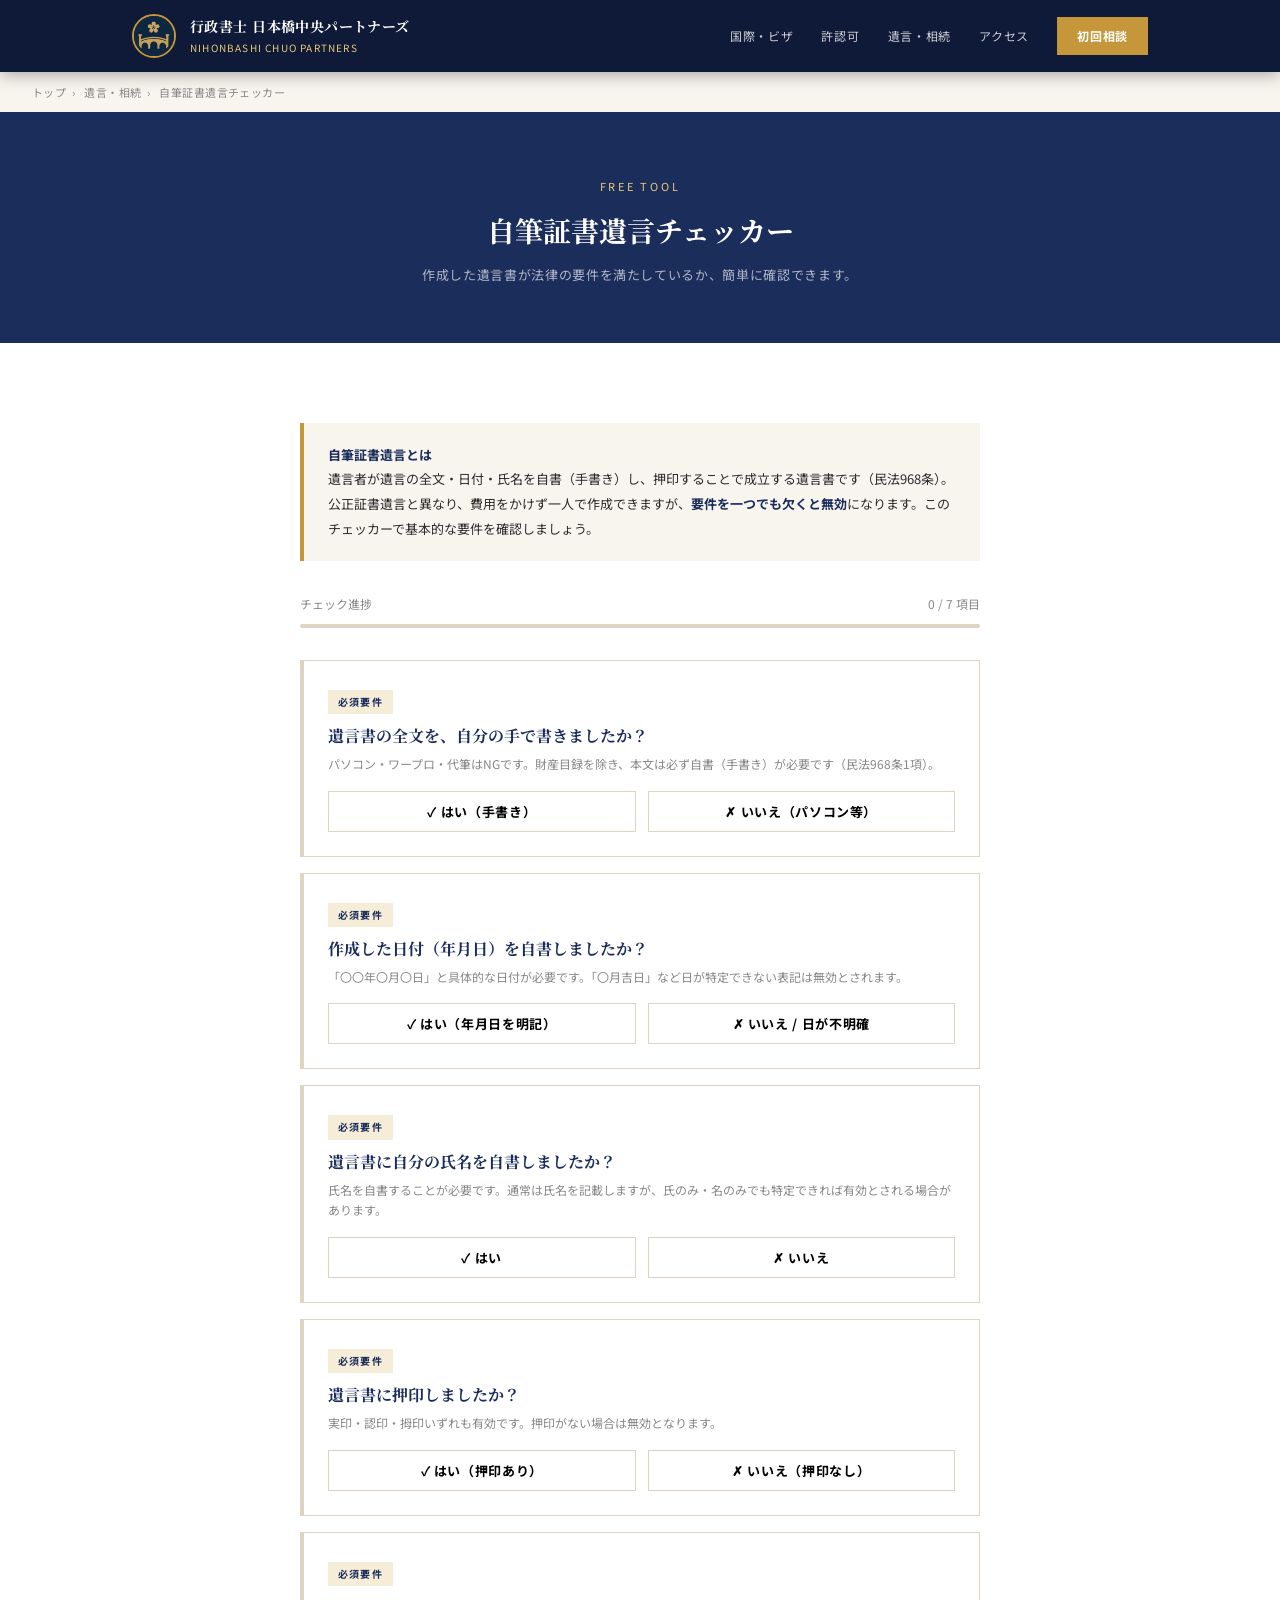
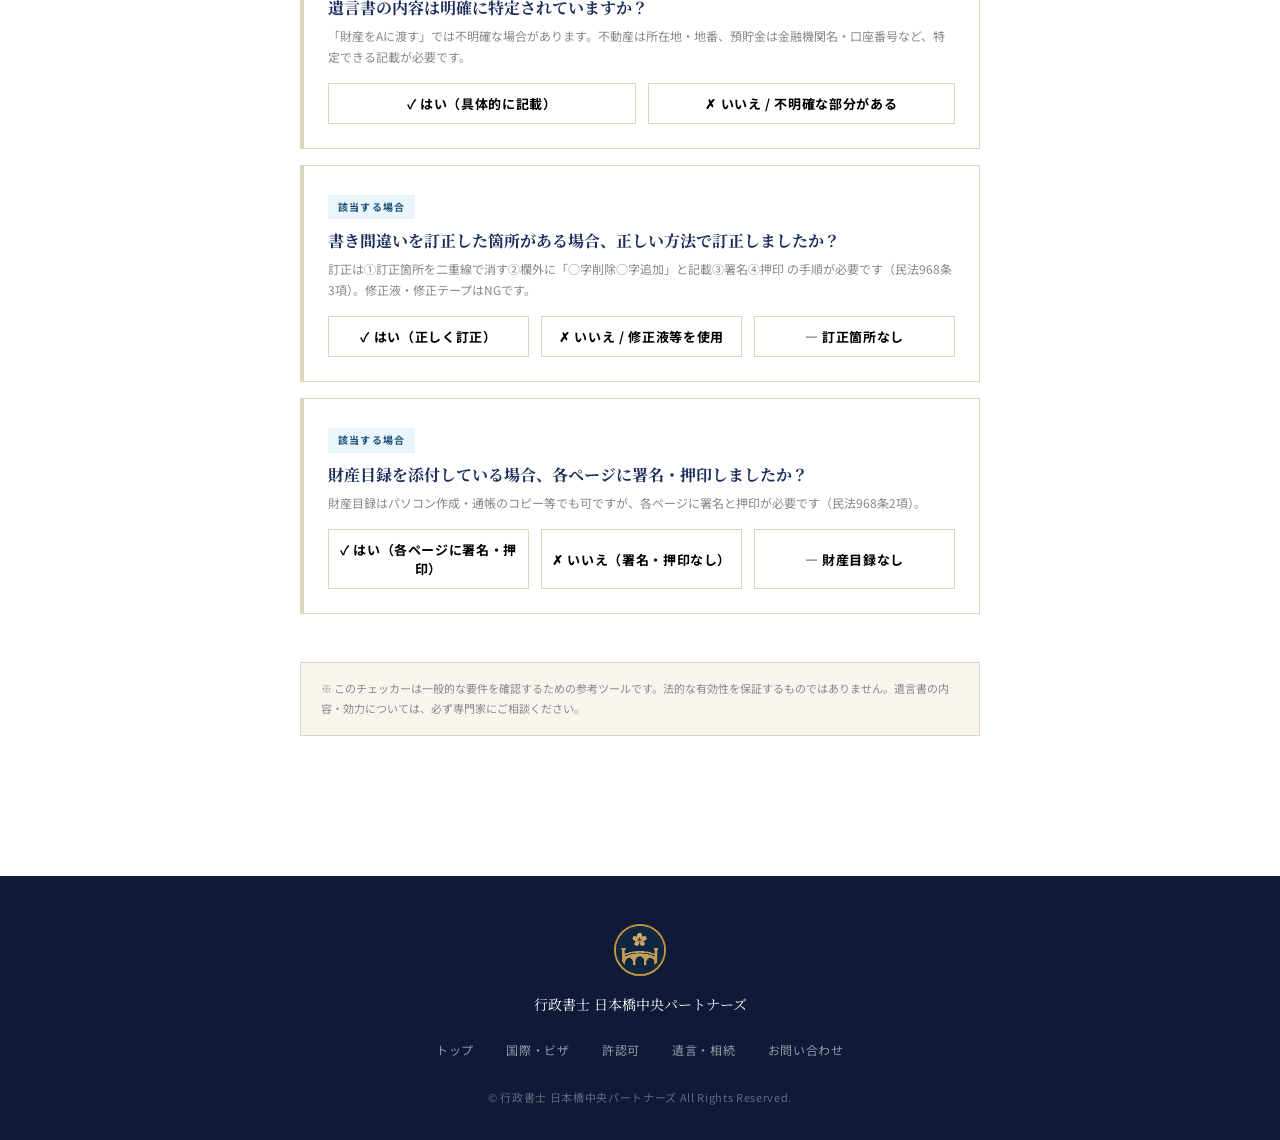
==== checker.html @ b0b1b205 "Add files via upload" ====
<!DOCTYPE html>
<html lang="ja">
<head>
<meta charset="UTF-8">
<meta name="viewport" content="width=device-width, initial-scale=1.0">
<title>自筆証書遺言チェッカー｜行政書士日本橋中央パートナーズ</title>
<meta name="description" content="自筆証書遺言が法律の要件を満たしているか無料でチェックできるツールです。行政書士日本橋中央パートナーズ提供。">
<link rel="icon" href="images/logo.jpg" type="image/jpeg">
<link rel="stylesheet" href="style.css">
<style>
/* ===== CHECKER SPECIFIC STYLES ===== */
.checker-wrap {
  max-width: 720px;
  margin: 0 auto;
  padding: 0 20px 60px;
}

.checker-intro {
  background: var(--cream);
  border-left: 4px solid var(--gold);
  padding: 20px 24px;
  margin: 40px 0 32px;
  font-size: 13px;
  line-height: 1.9;
  color: var(--text);
}

.checker-intro strong { color: var(--navy); }

.progress-wrap {
  margin-bottom: 32px;
}
.progress-label {
  font-size: 12px;
  color: var(--text-light);
  margin-bottom: 8px;
  display: flex;
  justify-content: space-between;
}
.progress-track {
  height: 4px;
  background: var(--border);
  border-radius: 2px;
  overflow: hidden;
}
.progress-fill {
  height: 100%;
  background: var(--gold);
  border-radius: 2px;
  transition: width 0.4s ease;
  width: 0%;
}

.q-card {
  background: var(--white);
  border: 1px solid var(--border);
  border-left: 4px solid var(--border);
  padding: 24px;
  margin-bottom: 16px;
  transition: border-color 0.2s, box-shadow 0.2s;
}
.q-card.answered-yes { border-left-color: var(--gold); }
.q-card.answered-no  { border-left-color: #C0392B; }

.q-badge {
  font-size: 10px;
  font-weight: 700;
  letter-spacing: 0.12em;
  padding: 3px 10px;
  margin-bottom: 10px;
  display: inline-block;
}
.badge-required {
  background: var(--gold-faint);
  color: var(--navy);
}
.badge-conditional {
  background: #EAF4FB;
  color: #1A5276;
}

.q-text {
  font-family: var(--serif);
  font-size: 16px;
  color: var(--navy);
  font-weight: 700;
  margin-bottom: 6px;
  line-height: 1.5;
}
.q-hint {
  font-size: 12px;
  color: var(--text-light);
  line-height: 1.7;
  margin-bottom: 16px;
}

.q-buttons {
  display: flex;
  gap: 12px;
}
.btn-yes, .btn-no, .btn-na {
  flex: 1;
  padding: 10px;
  border: 1px solid var(--border);
  background: var(--white);
  font-family: var(--sans);
  font-size: 13px;
  font-weight: 700;
  cursor: pointer;
  transition: all 0.15s;
  letter-spacing: 0.05em;
}
.btn-yes:hover { background: var(--gold-faint); border-color: var(--gold); color: var(--navy); }
.btn-no:hover  { background: #FDEDEC; border-color: #C0392B; color: #C0392B; }
.btn-na:hover  { background: var(--cream); border-color: var(--navy); color: var(--navy); }

.btn-yes.active { background: var(--gold); border-color: var(--gold); color: var(--white); }
.btn-no.active  { background: #C0392B; border-color: #C0392B; color: var(--white); }
.btn-na.active  { background: var(--navy); border-color: var(--navy); color: var(--white); }

/* RESULT */
.result-box {
  display: none;
  margin-top: 40px;
  padding: 36px;
  border-top: 4px solid var(--gold);
  background: var(--white);
  box-shadow: 0 4px 20px rgba(0,0,0,0.08);
}
.result-box.show { display: block; }

.result-icon { font-size: 48px; margin-bottom: 16px; }
.result-title {
  font-family: var(--serif);
  font-size: 22px;
  font-weight: 700;
  margin-bottom: 12px;
}
.result-ok .result-title { color: #1A7A4A; }
.result-ng .result-title { color: #C0392B; }

.result-body {
  font-size: 14px;
  line-height: 1.9;
  color: var(--text);
  margin-bottom: 20px;
}

.issues-list {
  list-style: none;
  margin-bottom: 24px;
}
.issues-list li {
  font-size: 13px;
  color: #C0392B;
  padding: 8px 12px 8px 32px;
  background: #FDEDEC;
  margin-bottom: 8px;
  position: relative;
  line-height: 1.7;
}
.issues-list li::before {
  content: '✗';
  position: absolute;
  left: 12px;
  font-weight: 700;
}

.result-cta {
  background: var(--gold-faint);
  border-left: 3px solid var(--gold);
  padding: 20px 24px;
  margin-top: 24px;
  font-size: 13px;
  line-height: 1.9;
}
.result-cta strong { color: var(--navy); font-size: 14px; }

.btn-contact {
  display: inline-block;
  margin-top: 16px;
  background: var(--navy);
  color: var(--white);
  font-size: 13px;
  font-weight: 700;
  padding: 12px 32px;
  text-decoration: none;
  letter-spacing: 0.08em;
  transition: background 0.2s;
}
.btn-contact:hover { background: var(--navy-mid); }

.btn-reset {
  display: inline-block;
  margin-top: 20px;
  background: none;
  border: 1px solid var(--border);
  color: var(--text-light);
  font-family: var(--sans);
  font-size: 12px;
  padding: 8px 24px;
  cursor: pointer;
  letter-spacing: 0.06em;
  transition: all 0.2s;
}
.btn-reset:hover { border-color: var(--navy); color: var(--navy); }

.disclaimer {
  margin-top: 48px;
  padding: 16px 20px;
  background: var(--cream);
  font-size: 11px;
  color: var(--text-light);
  line-height: 1.8;
  border: 1px solid var(--border);
}
</style>
</head>
<body>

<!-- HEADER -->
<header class="site-header">
  <div class="header-inner">
    <a href="index.html" class="header-brand">
      <img src="images/logo.jpg" alt="ロゴ" class="header-logo">
      <div class="header-text">
        <strong>行政書士 日本橋中央パートナーズ</strong>
        <span>NIHONBASHI CHUO PARTNERS</span>
      </div>
    </a>
    <nav class="site-nav">
      <a href="international.html">国際・ビザ</a>
      <a href="permits.html">許認可</a>
      <a href="inheritance.html">遺言・相続</a>
      <a href="index.html#access">アクセス</a>
      <a href="index.html#contact" class="nav-cta">初回相談</a>
    </nav>
    <button class="nav-toggle" id="navToggle" aria-label="メニュー">
      <span></span><span></span><span></span>
    </button>
  </div>
  <nav class="mobile-nav" id="mobileNav">
    <a href="international.html">国際・ビザ</a>
    <a href="permits.html">許認可</a>
    <a href="inheritance.html">遺言・相続</a>
    <a href="index.html#access">アクセス</a>
    <a href="index.html#contact">初回相談</a>
  </nav>
</header>

<!-- BREADCRUMB -->
<div class="breadcrumb">
  <a href="index.html">トップ</a><span>›</span>
  <a href="inheritance.html">遺言・相続</a><span>›</span>
  自筆証書遺言チェッカー
</div>

<!-- PAGE HERO -->
<section class="page-hero">
  <p class="page-hero-label">Free Tool</p>
  <h1 class="page-hero-title">自筆証書遺言チェッカー</h1>
  <p class="page-hero-sub">作成した遺言書が法律の要件を満たしているか、簡単に確認できます。</p>
</section>

<!-- CHECKER -->
<section class="section" style="padding-top:40px;">
  <div class="checker-wrap">

    <div class="checker-intro">
      <strong>自筆証書遺言とは</strong><br>
      遺言者が遺言の全文・日付・氏名を自書（手書き）し、押印することで成立する遺言書です（民法968条）。公正証書遺言と異なり、費用をかけず一人で作成できますが、<strong>要件を一つでも欠くと無効</strong>になります。このチェッカーで基本的な要件を確認しましょう。
    </div>

    <div class="progress-wrap">
      <div class="progress-label">
        <span>チェック進捗</span>
        <span id="progress-count">0 / 7 項目</span>
      </div>
      <div class="progress-track">
        <div class="progress-fill" id="progress-fill"></div>
      </div>
    </div>

    <div id="questions"></div>

    <div class="result-box" id="result-box">
      <div id="result-content"></div>
      <button class="btn-reset" onclick="resetChecker()">もう一度チェックする</button>
    </div>

    <div class="disclaimer">
      ※ このチェッカーは一般的な要件を確認するための参考ツールです。法的な有効性を保証するものではありません。遺言書の内容・効力については、必ず専門家にご相談ください。
    </div>

  </div>
</section>

<!-- FOOTER -->
<footer class="site-footer">
  <img src="images/logo.jpg" alt="ロゴ" class="footer-logo">
  <p class="footer-name">行政書士 日本橋中央パートナーズ</p>
  <nav class="footer-nav">
    <a href="index.html">トップ</a>
    <a href="international.html">国際・ビザ</a>
    <a href="permits.html">許認可</a>
    <a href="inheritance.html">遺言・相続</a>
    <a href="index.html#contact">お問い合わせ</a>
  </nav>
  <p class="footer-copy">&copy; 行政書士 日本橋中央パートナーズ All Rights Reserved.</p>
</footer>

<script>
const questions = [
  {
    id: 'q1',
    badge: '必須要件',
    type: 'required',
    text: '遺言書の全文を、自分の手で書きましたか？',
    hint: 'パソコン・ワープロ・代筆はNGです。財産目録を除き、本文は必ず自書（手書き）が必要です（民法968条1項）。',
    yesLabel: 'はい（手書き）',
    noLabel: 'いいえ（パソコン等）'
  },
  {
    id: 'q2',
    badge: '必須要件',
    type: 'required',
    text: '作成した日付（年月日）を自書しましたか？',
    hint: '「〇〇年〇月〇日」と具体的な日付が必要です。「〇月吉日」など日が特定できない表記は無効とされます。',
    yesLabel: 'はい（年月日を明記）',
    noLabel: 'いいえ / 日が不明確'
  },
  {
    id: 'q3',
    badge: '必須要件',
    type: 'required',
    text: '遺言書に自分の氏名を自書しましたか？',
    hint: '氏名を自書することが必要です。通常は氏名を記載しますが、氏のみ・名のみでも特定できれば有効とされる場合があります。',
    yesLabel: 'はい',
    noLabel: 'いいえ'
  },
  {
    id: 'q4',
    badge: '必須要件',
    type: 'required',
    text: '遺言書に押印しましたか？',
    hint: '実印・認印・拇印いずれも有効です。押印がない場合は無効となります。',
    yesLabel: 'はい（押印あり）',
    noLabel: 'いいえ（押印なし）'
  },
  {
    id: 'q5',
    badge: '必須要件',
    type: 'required',
    text: '遺言書の内容は明確に特定されていますか？',
    hint: '「財産をAに渡す」では不明確な場合があります。不動産は所在地・地番、預貯金は金融機関名・口座番号など、特定できる記載が必要です。',
    yesLabel: 'はい（具体的に記載）',
    noLabel: 'いいえ / 不明確な部分がある'
  },
  {
    id: 'q6',
    badge: '該当する場合',
    type: 'conditional',
    text: '書き間違いを訂正した箇所がある場合、正しい方法で訂正しましたか？',
    hint: '訂正は①訂正箇所を二重線で消す②欄外に「○字削除○字追加」と記載③署名④押印 の手順が必要です（民法968条3項）。修正液・修正テープはNGです。',
    yesLabel: 'はい（正しく訂正）',
    noLabel: 'いいえ / 修正液等を使用',
    naLabel: '訂正箇所なし'
  },
  {
    id: 'q7',
    badge: '該当する場合',
    type: 'conditional',
    text: '財産目録を添付している場合、各ページに署名・押印しましたか？',
    hint: '財産目録はパソコン作成・通帳のコピー等でも可ですが、各ページに署名と押印が必要です（民法968条2項）。',
    yesLabel: 'はい（各ページに署名・押印）',
    noLabel: 'いいえ（署名・押印なし）',
    naLabel: '財産目録なし'
  }
];

const answers = {};

function renderQuestions() {
  const container = document.getElementById('questions');
  container.innerHTML = '';
  questions.forEach(q => {
    const card = document.createElement('div');
    card.className = 'q-card' + (answers[q.id] ? ' answered-' + (answers[q.id] === 'yes' ? 'yes' : answers[q.id] === 'no' ? 'no' : 'yes') : '');
    card.id = 'card-' + q.id;

    const hasNA = q.naLabel;
    card.innerHTML = `
      <span class="q-badge ${q.type === 'required' ? 'badge-required' : 'badge-conditional'}">${q.badge}</span>
      <p class="q-text">${q.text}</p>
      <p class="q-hint">${q.hint}</p>
      <div class="q-buttons">
        <button class="btn-yes ${answers[q.id] === 'yes' ? 'active' : ''}" onclick="answer('${q.id}', 'yes')">✓ ${q.yesLabel}</button>
        <button class="btn-no ${answers[q.id] === 'no' ? 'active' : ''}" onclick="answer('${q.id}', 'no')">✗ ${q.noLabel}</button>
        ${hasNA ? `<button class="btn-na ${answers[q.id] === 'na' ? 'active' : ''}" onclick="answer('${q.id}', 'na')">— ${q.naLabel}</button>` : ''}
      </div>
    `;
    container.appendChild(card);
  });
}

function answer(id, value) {
  answers[id] = value;
  updateProgress();
  renderQuestions();
  if (Object.keys(answers).length === questions.length) {
    showResult();
  }
}

function updateProgress() {
  const count = Object.keys(answers).length;
  const total = questions.length;
  document.getElementById('progress-count').textContent = count + ' / ' + total + ' 項目';
  document.getElementById('progress-fill').style.width = (count / total * 100) + '%';
}

function showResult() {
  const issues = [];

  if (answers.q1 === 'no') issues.push('全文が自書（手書き）されていません。パソコン等で作成した本文は無効です。');
  if (answers.q2 === 'no') issues.push('日付が記載されていないか、特定できない日付になっています。');
  if (answers.q3 === 'no') issues.push('氏名の自書がありません。');
  if (answers.q4 === 'no') issues.push('押印がありません。押印は必須要件です。');
  if (answers.q5 === 'no') issues.push('財産や受取人の特定が不十分な箇所があります。');
  if (answers.q6 === 'no') issues.push('訂正方法が正しくありません。修正液・修正テープは使用できません。');
  if (answers.q7 === 'no') issues.push('財産目録に署名・押印がないページがあります。');

  const resultBox = document.getElementById('result-box');
  const resultContent = document.getElementById('result-content');
  resultBox.classList.add('show');

  if (issues.length === 0) {
    resultBox.style.borderTopColor = '#1A7A4A';
    resultContent.innerHTML = `
      <div class="result-ok">
        <div class="result-icon">✅</div>
        <p class="result-title">基本的な要件を満たしています</p>
        <p class="result-body">チェックした項目については、自筆証書遺言の基本要件を満たしていると考えられます。<br>ただし、このチェッカーは基本的な確認ツールです。遺言書の内容の明確さ・法的な有効性については、専門家に確認されることをお勧めします。</p>
        <div class="result-cta">
          <strong>さらに安心のために</strong><br>
          要件を満たしていても、内容の解釈や記載方法によってトラブルになるケースがあります。せっかくの遺志を確実に実現するため、一度行政書士にご相談ください。
          <br>
          <a href="index.html#contact" class="btn-contact">無料相談・お問い合わせ</a>
        </div>
      </div>
    `;
  } else {
    resultBox.style.borderTopColor = '#C0392B';
    resultContent.innerHTML = `
      <div class="result-ng">
        <div class="result-icon">⚠️</div>
        <p class="result-title">要件を満たしていない可能性があります</p>
        <p class="result-body">以下の点に問題が見られます。このままでは遺言書が<strong>無効</strong>になる可能性があります。</p>
        <ul class="issues-list">
          ${issues.map(i => `<li>${i}</li>`).join('')}
        </ul>
        <div class="result-cta">
          <strong>お早めにご相談ください</strong><br>
          無効な遺言書は、どれだけ丁寧に書かれていても法的効力を持ちません。当事務所では遺言書の作成サポートを行っています。現在の遺言書の確認・修正・公正証書化のご相談もお気軽にどうぞ。
          <br>
          <a href="index.html#contact" class="btn-contact">専門家に相談する</a>
        </div>
      </div>
    `;
  }

  resultBox.scrollIntoView({ behavior: 'smooth', block: 'start' });
}

function resetChecker() {
  Object.keys(answers).forEach(k => delete answers[k]);
  updateProgress();
  renderQuestions();
  const resultBox = document.getElementById('result-box');
  resultBox.classList.remove('show');
  resultBox.style.borderTopColor = 'var(--gold)';
  window.scrollTo({ top: 0, behavior: 'smooth' });
}

// Init
renderQuestions();

// Mobile nav
document.getElementById('navToggle').addEventListener('click', () => {
  document.getElementById('mobileNav').classList.toggle('open');
});
</script>
</body>
</html>
---- style.css ----
@import url('https://fonts.googleapis.com/css2?family=Noto+Serif+JP:wght@400;500;700&family=Noto+Sans+JP:wght@300;400;500;700&display=swap');

/* ===== TOKENS ===== */
:root {
  --navy:       #1B2D5B;
  --navy-dark:  #0F1A38;
  --navy-mid:   #243670;
  --gold:       #C5973A;
  --gold-light: #E8C87A;
  --gold-faint: #F5EDD8;
  --cream:      #F8F5EF;
  --white:      #FFFFFF;
  --text:       #2C2C2C;
  --text-mid:   #555555;
  --text-light: #888888;
  --border:     #DDD5C0;
  --serif:      'Noto Serif JP', serif;
  --sans:       'Noto Sans JP', sans-serif;
}

/* ===== RESET ===== */
*, *::before, *::after { margin: 0; padding: 0; box-sizing: border-box; }
html { scroll-behavior: smooth; }
body { font-family: var(--sans); color: var(--text); line-height: 1.85; background: var(--white); }
img { max-width: 100%; display: block; }
a { color: inherit; }

/* ===== HEADER ===== */
.site-header {
  background: var(--navy-dark);
  position: sticky;
  top: 0;
  z-index: 200;
  box-shadow: 0 2px 16px rgba(0,0,0,0.35);
}
.header-inner {
  max-width: 1080px;
  margin: 0 auto;
  padding: 0 32px;
  height: 72px;
  display: flex;
  align-items: center;
  justify-content: space-between;
}
.header-brand {
  display: flex;
  align-items: center;
  gap: 14px;
  text-decoration: none;
}
.header-logo {
  width: 44px;
  height: 44px;
  border-radius: 50%;
  object-fit: cover;
  flex-shrink: 0;
  border: 2px solid var(--gold);
  background-color: var(--navy-dark);
}
.header-text { line-height: 1.3; }
.header-text strong {
  display: block;
  font-family: var(--serif);
  font-size: 14px;
  color: var(--white);
  letter-spacing: 0.03em;
}
.header-text span {
  font-size: 10px;
  color: var(--gold-light);
  letter-spacing: 0.12em;
}
.site-nav { display: flex; gap: 28px; align-items: center; }
.site-nav a {
  font-size: 12px;
  color: rgba(255,255,255,0.78);
  text-decoration: none;
  letter-spacing: 0.06em;
  transition: color 0.2s;
}
.site-nav a:hover { color: var(--gold-light); }
.nav-cta {
  background: var(--gold);
  color: var(--white) !important;
  padding: 8px 20px;
  font-weight: 700 !important;
  transition: background 0.2s !important;
}
.nav-cta:hover { background: #D4A848 !important; color: var(--white) !important; }

/* Hamburger */
.nav-toggle {
  display: none;
  background: none;
  border: none;
  cursor: pointer;
  flex-direction: column;
  gap: 5px;
  padding: 4px;
}
.nav-toggle span {
  display: block;
  width: 24px;
  height: 2px;
  background: var(--white);
  transition: all 0.3s;
}
.mobile-nav {
  display: none;
  background: var(--navy);
  padding: 16px 24px 24px;
}
.mobile-nav a {
  display: block;
  color: rgba(255,255,255,0.85);
  text-decoration: none;
  font-size: 14px;
  padding: 12px 0;
  border-bottom: 1px solid rgba(255,255,255,0.1);
  letter-spacing: 0.05em;
}
.mobile-nav.open { display: block; }

/* ===== GOLD DIVIDER ===== */
.gold-rule { width: 48px; height: 2px; background: var(--gold); margin: 14px 0 20px; }
.gold-rule.center { margin: 14px auto 20px; }

/* ===== BREADCRUMB ===== */
.breadcrumb {
  background: var(--cream);
  padding: 10px 32px;
  font-size: 11px;
  color: var(--text-light);
  letter-spacing: 0.04em;
}
.breadcrumb a { color: var(--text-light); text-decoration: none; }
.breadcrumb a:hover { color: var(--gold); }
.breadcrumb span { margin: 0 6px; }

/* ===== HERO (top) ===== */
.hero {
  background: var(--navy);
  padding: 96px 32px 80px;
  text-align: center;
  position: relative;
  overflow: hidden;
}
.hero::before {
  content: '';
  position: absolute; inset: 0;
  background: radial-gradient(ellipse 80% 60% at 50% 0%, rgba(197,151,58,0.12) 0%, transparent 65%);
  pointer-events: none;
}
.hero-logo {
  width: 96px; height: 96px;
  border-radius: 50%;
  margin: 0 auto 28px;
  object-fit: cover;
  border: 3px solid var(--gold);
  background-color: var(--navy-dark);
  overflow: hidden;
}
.hero-catch {
  font-family: var(--serif);
  font-size: 30px;
  color: var(--white);
  font-weight: 700;
  line-height: 1.65;
  margin-bottom: 18px;
  letter-spacing: 0.04em;
}
.hero-sub {
  font-size: 14px;
  color: rgba(255,255,255,0.68);
  margin-bottom: 44px;
  line-height: 1.9;
  letter-spacing: 0.05em;
}
.btn-primary {
  display: inline-block;
  background: var(--gold);
  color: var(--white);
  font-size: 13px;
  font-weight: 700;
  padding: 14px 44px;
  text-decoration: none;
  letter-spacing: 0.1em;
  transition: background 0.2s, transform 0.15s;
}
.btn-primary:hover { background: #D4A848; transform: translateY(-1px); }

/* ===== PAGE HERO (sub pages) ===== */
.page-hero {
  background: var(--navy);
  padding: 64px 32px 56px;
  text-align: center;
}
.page-hero-label {
  font-size: 11px;
  letter-spacing: 0.25em;
  color: var(--gold-light);
  margin-bottom: 12px;
  text-transform: uppercase;
}
.page-hero-title {
  font-family: var(--serif);
  font-size: 28px;
  color: var(--white);
  font-weight: 700;
  line-height: 1.5;
}
.page-hero-sub {
  font-size: 13px;
  color: rgba(255,255,255,0.65);
  margin-top: 12px;
  letter-spacing: 0.05em;
}

/* ===== SECTIONS ===== */
.section { padding: 80px 32px; }
.section.bg-cream { background: var(--cream); }
.section.bg-navy { background: var(--navy); }
.section-inner { max-width: 1000px; margin: 0 auto; }
.section-label {
  font-size: 10px;
  letter-spacing: 0.25em;
  color: var(--gold);
  text-transform: uppercase;
  font-weight: 700;
}
.section-title {
  font-family: var(--serif);
  font-size: 26px;
  color: var(--navy);
  font-weight: 700;
  margin-top: 6px;
  line-height: 1.5;
}
.section.bg-navy .section-title { color: var(--white); }
.section.bg-navy .gold-rule { background: var(--gold); }
.section-lead {
  font-size: 14px;
  color: var(--text-mid);
  margin-top: 16px;
  line-height: 1.9;
  max-width: 680px;
}

/* ===== OFFICE CARDS ===== */
.offices-grid {
  display: grid;
  grid-template-columns: 1fr 1fr;
  gap: 28px;
  margin-top: 44px;
}
.office-card {
  background: var(--navy);
  padding: 44px 36px;
  text-decoration: none;
  display: block;
  position: relative;
  overflow: hidden;
  transition: transform 0.22s, box-shadow 0.22s;
}
.office-card::after {
  content: '';
  position: absolute;
  bottom: 0; left: 0; right: 0;
  height: 3px;
  background: var(--gold);
}
.office-card:hover { transform: translateY(-5px); box-shadow: 0 16px 48px rgba(15,26,56,0.3); }
.office-card-tag {
  font-size: 10px;
  letter-spacing: 0.22em;
  color: var(--gold-light);
  text-transform: uppercase;
  margin-bottom: 14px;
}
.office-card-name {
  font-family: var(--serif);
  font-size: 19px;
  color: var(--white);
  font-weight: 700;
  line-height: 1.55;
  margin-bottom: 16px;
}
.office-card-desc {
  font-size: 12px;
  color: rgba(255,255,255,0.65);
  line-height: 1.85;
  margin-bottom: 24px;
}
.office-card-more {
  font-size: 12px;
  color: var(--gold-light);
  letter-spacing: 0.08em;
}
.office-card-more::after { content: ' →'; }

/* ===== FEATURES ===== */
.features-grid {
  display: grid;
  grid-template-columns: repeat(3, 1fr);
  gap: 28px;
  margin-top: 44px;
}
.feature-item {
  padding: 36px 28px;
  background: var(--white);
  border-top: 3px solid var(--gold);
  box-shadow: 0 2px 12px rgba(0,0,0,0.05);
}
.feature-num {
  font-size: 24px;
  font-family: var(--serif);
  color: var(--gold);
  font-weight: 700;
  margin-bottom: 10px;
  opacity: 0.6;
}
.feature-title {
  font-family: var(--serif);
  font-size: 17px;
  color: var(--navy);
  font-weight: 700;
  margin-bottom: 14px;
}
.feature-text { font-size: 13px; color: var(--text-mid); line-height: 1.9; }

/* ===== VOICES ===== */
.voices-grid {
  display: grid;
  grid-template-columns: 1fr 1fr;
  gap: 22px;
  margin-top: 44px;
}
.voice-card {
  background: var(--white);
  padding: 28px 28px 22px;
  border-left: 4px solid var(--gold);
  box-shadow: 0 2px 10px rgba(0,0,0,0.05);
}
.voice-quote-mark {
  font-family: Georgia, serif;
  font-size: 40px;
  color: var(--gold);
  line-height: 0.8;
  margin-bottom: 10px;
  opacity: 0.5;
}
.voice-text { font-size: 13px; line-height: 1.9; color: var(--text); margin-bottom: 14px; }
.voice-from { font-size: 11px; color: var(--text-light); text-align: right; letter-spacing: 0.05em; }

/* ===== PROFILE ===== */
.profile-box {
  background: var(--white);
  padding: 48px;
  border-top: 4px solid var(--gold);
  margin-top: 44px;
  box-shadow: 0 2px 16px rgba(0,0,0,0.06);
}
.profile-inner {
  display: flex;
  gap: 36px;
  align-items: flex-start;
}
.profile-photo {
  width: 130px;
  height: 130px;
  border-radius: 50%;
  object-fit: cover;
  flex-shrink: 0;
  border: 3px solid var(--gold);
}
.profile-content { flex: 1; }
.profile-name {
  font-family: var(--serif);
  font-size: 22px;
  color: var(--navy);
  font-weight: 700;
  margin-bottom: 4px;
}
.profile-ruby { font-size: 12px; color: var(--text-light); margin-bottom: 6px; }
.profile-num { font-size: 11px; color: var(--text-light); margin-bottom: 16px; }
.profile-badge {
  display: inline-block;
  background: var(--gold-faint);
  color: var(--navy);
  font-size: 11px;
  font-weight: 700;
  padding: 4px 12px;
  margin: 0 4px 8px 0;
  letter-spacing: 0.04em;
}
.profile-text {
  font-size: 13px;
  line-height: 1.95;
  color: var(--text);
  margin-top: 20px;
  white-space: pre-line;
}
.profile-text strong { color: var(--navy); }
.profile-message {
  margin-top: 24px;
  padding: 20px 24px;
  background: var(--gold-faint);
  border-left: 3px solid var(--gold);
  font-size: 13px;
  line-height: 1.9;
  color: var(--text);
  font-style: italic;
}

/* ===== SERVICES ===== */
.service-list { margin-top: 44px; }
.service-item {
  padding: 40px 0;
  border-bottom: 1px solid var(--border);
}
.service-item:first-child { border-top: 1px solid var(--border); }
.service-num {
  font-size: 10px;
  letter-spacing: 0.2em;
  color: var(--gold);
  font-weight: 700;
  margin-bottom: 8px;
}
.service-title {
  font-family: var(--serif);
  font-size: 20px;
  color: var(--navy);
  font-weight: 700;
  margin-bottom: 16px;
  line-height: 1.5;
}
.service-text { font-size: 13px; color: var(--text-mid); line-height: 1.9; }
.service-checks {
  margin-top: 16px;
  display: flex;
  flex-direction: column;
  gap: 6px;
}
.service-checks li {
  list-style: none;
  font-size: 13px;
  color: var(--text);
  padding-left: 1.5em;
  position: relative;
}
.service-checks li::before {
  content: '✓';
  position: absolute;
  left: 0;
  color: var(--gold);
  font-weight: 700;
}
.service-detail-grid {
  margin-top: 24px;
  display: grid;
  grid-template-columns: repeat(auto-fill, minmax(190px, 1fr));
  gap: 18px;
}
.service-detail-box {
  background: var(--cream);
  padding: 16px 18px;
}
.service-detail-box h4 {
  font-size: 11px;
  font-weight: 700;
  color: var(--navy);
  padding-bottom: 6px;
  margin-bottom: 8px;
  border-bottom: 1px solid var(--gold);
  letter-spacing: 0.05em;
}
.service-detail-box ul { list-style: none; }
.service-detail-box li {
  font-size: 12px;
  color: var(--text-mid);
  line-height: 2;
  padding-left: 1em;
  position: relative;
}
.service-detail-box li::before { content: '・'; position: absolute; left: 0; color: var(--gold); }

/* ===== NEWS ===== */
.news-item {
  background: var(--white);
  border: 1px solid var(--border);
  border-left: 4px solid var(--navy);
  padding: 28px 32px;
  margin-top: 28px;
}
.news-date { font-size: 11px; color: var(--text-light); margin-bottom: 6px; letter-spacing: 0.06em; }
.news-title {
  font-family: var(--serif);
  font-size: 15px;
  color: var(--navy);
  font-weight: 700;
  margin-bottom: 14px;
  line-height: 1.5;
}
.news-body { font-size: 13px; color: var(--text-mid); line-height: 1.9; }
.news-body h4 { color: var(--navy); margin: 16px 0 8px; font-size: 13px; }
.news-body ul { list-style: disc; padding-left: 1.5em; margin: 8px 0; }
.news-body li { margin-bottom: 4px; }
details summary {
  cursor: pointer;
  font-size: 13px;
  color: var(--gold);
  font-weight: 700;
  margin-top: 16px;
  letter-spacing: 0.04em;
}
details[open] summary { margin-bottom: 16px; }
.news-detail { font-size: 13px; color: var(--text-mid); line-height: 1.9; }
.news-detail p { margin-bottom: 12px; }

/* ===== FEES ===== */
.fee-box {
  background: var(--white);
  border: 1px solid var(--border);
  padding: 40px 44px;
  margin-top: 44px;
  text-align: center;
}
.fee-price {
  font-family: var(--serif);
  font-size: 36px;
  color: var(--navy);
  font-weight: 700;
  margin: 16px 0 8px;
}
.fee-price small { font-size: 16px; color: var(--text-mid); }
.fee-note {
  font-size: 13px;
  color: var(--text-mid);
  line-height: 1.9;
  max-width: 580px;
  margin: 16px auto 0;
}
.fee-highlight {
  display: inline-block;
  background: var(--gold-faint);
  color: var(--navy);
  font-size: 13px;
  font-weight: 700;
  padding: 8px 20px;
  margin-top: 16px;
}

/* ===== FACEBOOK ===== */
.facebook-wrap {
  margin-top: 44px;
  display: flex;
  flex-direction: column;
  align-items: center;
  gap: 20px;
}
.fb-link {
  display: inline-flex;
  align-items: center;
  gap: 10px;
  background: #1877F2;
  color: var(--white);
  text-decoration: none;
  padding: 12px 28px;
  font-size: 14px;
  font-weight: 700;
  transition: background 0.2s;
}
.fb-link:hover { background: #1056b3; }
.fb-icon { font-size: 18px; }
.fb-note { font-size: 12px; color: var(--text-light); }

/* ===== ACCESS ===== */
.access-grid {
  display: grid;
  grid-template-columns: 1fr 1fr;
  gap: 60px;
  margin-top: 44px;
  align-items: start;
}
.access-dl dt {
  font-size: 10px;
  letter-spacing: 0.18em;
  color: var(--gold-light);
  text-transform: uppercase;
  margin-top: 20px;
  margin-bottom: 4px;
  font-weight: 700;
}
.access-dl dd {
  font-size: 14px;
  color: rgba(255,255,255,0.88);
  line-height: 1.75;
}
.access-map iframe {
  width: 100%;
  height: 280px;
  border: none;
  filter: grayscale(20%) contrast(1.05);
}

/* ===== CONTACT FORM ===== */
.contact-form {
  background: var(--white);
  padding: 44px;
  margin-top: 44px;
}
.form-row { margin-bottom: 20px; }
.form-row label {
  display: block;
  font-size: 12px;
  font-weight: 700;
  color: var(--navy);
  margin-bottom: 6px;
  letter-spacing: 0.06em;
}
.form-row label .req {
  color: var(--gold);
  margin-left: 4px;
  font-size: 10px;
}
.form-row input,
.form-row textarea,
.form-row select {
  width: 100%;
  padding: 12px 14px;
  border: 1px solid var(--border);
  font-family: var(--sans);
  font-size: 14px;
  color: var(--text);
  background: var(--cream);
  outline: none;
  transition: border-color 0.2s;
}
.form-row input:focus,
.form-row textarea:focus { border-color: var(--gold); background: var(--white); }
.form-row textarea { height: 140px; resize: vertical; }
.form-submit {
  display: block;
  width: 100%;
  background: var(--navy);
  color: var(--white);
  border: none;
  padding: 16px;
  font-family: var(--sans);
  font-size: 14px;
  font-weight: 700;
  letter-spacing: 0.1em;
  cursor: pointer;
  transition: background 0.2s;
  margin-top: 8px;
}
.form-submit:hover { background: var(--navy-mid); }
.form-note { font-size: 11px; color: var(--text-light); margin-top: 12px; line-height: 1.7; }

/* ===== FOOTER ===== */
.site-footer {
  background: var(--navy-dark);
  padding: 48px 32px 32px;
  text-align: center;
}
.footer-logo {
  width: 52px; height: 52px;
  border-radius: 50%;
  object-fit: cover;
  margin: 0 auto 16px;
  border: 2px solid var(--gold);
  background-color: var(--navy-dark);
}
.footer-name {
  font-family: var(--serif);
  font-size: 14px;
  color: var(--white);
  margin-bottom: 16px;
}
.footer-nav { margin-bottom: 24px; }
.footer-nav a {
  font-size: 12px;
  color: rgba(255,255,255,0.55);
  text-decoration: none;
  margin: 0 14px;
  letter-spacing: 0.06em;
}
.footer-nav a:hover { color: var(--gold-light); }
.footer-copy {
  font-size: 11px;
  color: rgba(255,255,255,0.35);
  letter-spacing: 0.06em;
}

/* ===== RESPONSIVE ===== */
@media (max-width: 768px) {
  .header-inner { padding: 0 20px; }
  .site-nav { display: none; }
  .nav-toggle { display: flex; }
  .section { padding: 56px 20px; }
  .hero { padding: 64px 20px 56px; }
  .hero-catch { font-size: 22px; }
  .offices-grid { grid-template-columns: 1fr; }
  .features-grid { grid-template-columns: 1fr; }
  .voices-grid { grid-template-columns: 1fr; }
  .access-grid { grid-template-columns: 1fr; gap: 36px; }
  .profile-box { padding: 28px 20px; }
  .contact-form { padding: 28px 20px; }
  .fee-box { padding: 28px 20px; }
  .fee-price { font-size: 28px; }
  .breadcrumb { padding: 10px 20px; }
  .service-detail-grid { grid-template-columns: 1fr 1fr; }
  .page-hero { padding: 48px 20px 40px; }
  .page-hero-title { font-size: 22px; }
}

@media (max-width: 600px) {
  .profile-inner { flex-direction: column; align-items: center; }
  .profile-photo { width: 110px; height: 110px; }
}
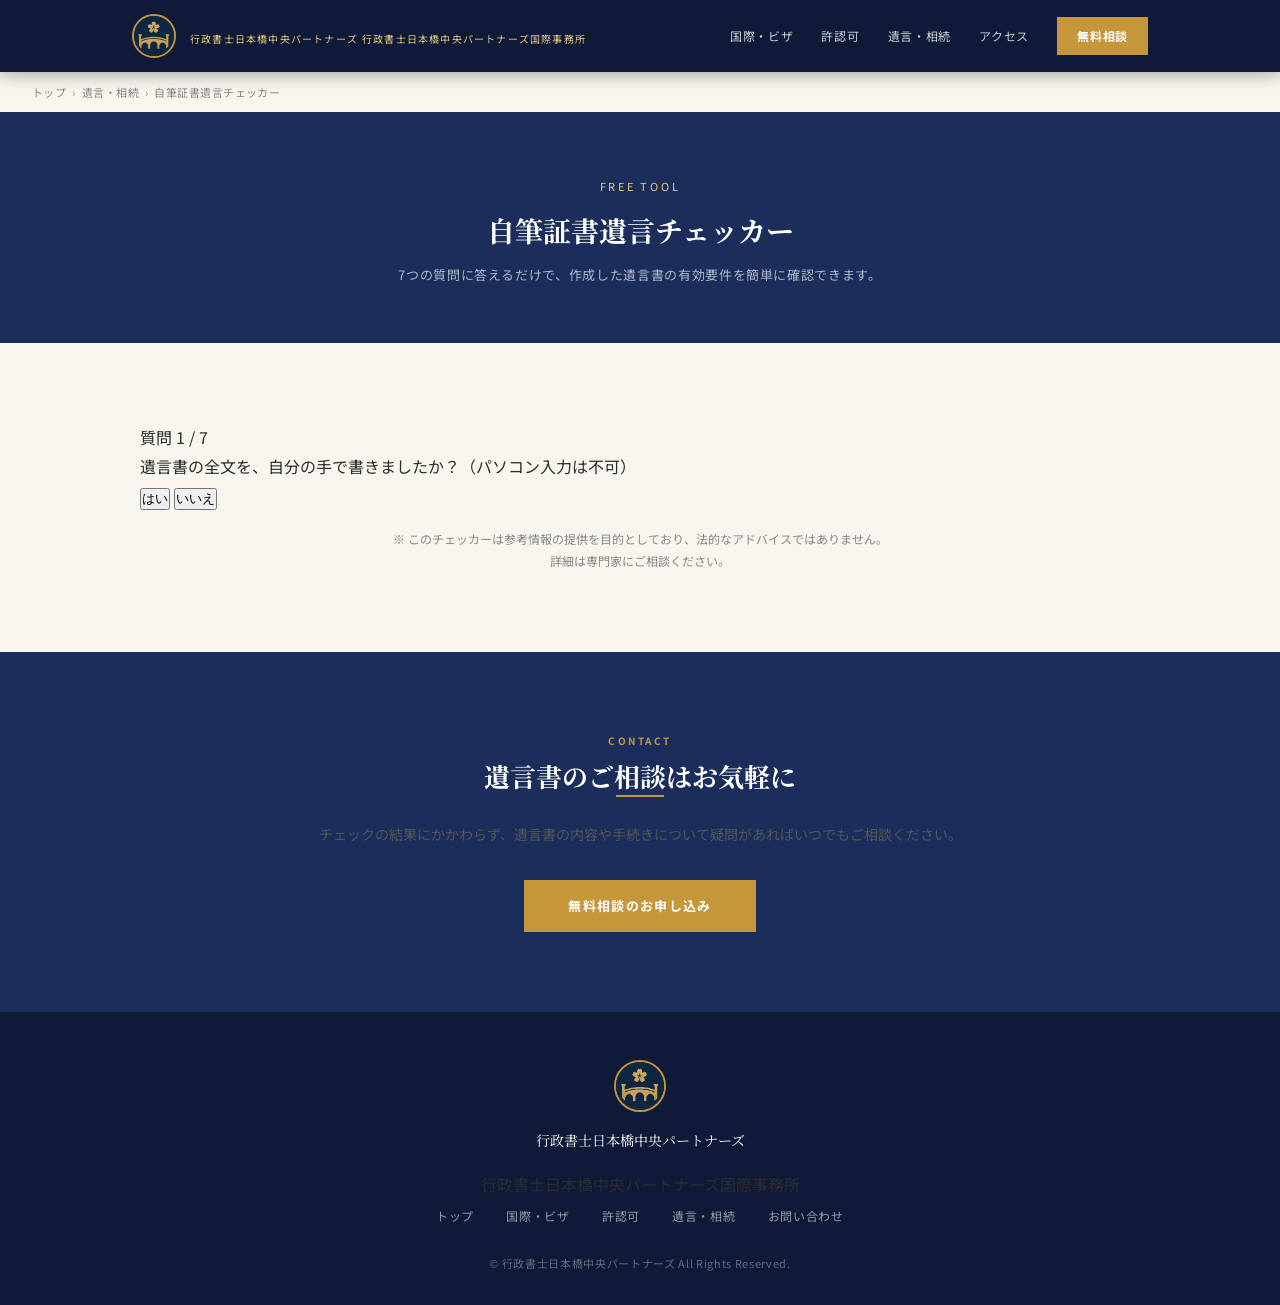
==== commit 00f61ab6: "Add files via upload" ====
--- a/checker.html
+++ b/checker.html
@@ -4,217 +4,9 @@
 <meta charset="UTF-8">
 <meta name="viewport" content="width=device-width, initial-scale=1.0">
 <title>自筆証書遺言チェッカー｜行政書士日本橋中央パートナーズ</title>
-<meta name="description" content="自筆証書遺言が法律の要件を満たしているか無料でチェックできるツールです。行政書士日本橋中央パートナーズ提供。">
+<meta name="description" content="作成した自筆証書遺言が有効かどうかを7つの質問で簡単にチェックできる無料ツールです。">
 <link rel="icon" href="images/logo.jpg" type="image/jpeg">
 <link rel="stylesheet" href="style.css">
-<style>
-/* ===== CHECKER SPECIFIC STYLES ===== */
-.checker-wrap {
-  max-width: 720px;
-  margin: 0 auto;
-  padding: 0 20px 60px;
-}
-
-.checker-intro {
-  background: var(--cream);
-  border-left: 4px solid var(--gold);
-  padding: 20px 24px;
-  margin: 40px 0 32px;
-  font-size: 13px;
-  line-height: 1.9;
-  color: var(--text);
-}
-
-.checker-intro strong { color: var(--navy); }
-
-.progress-wrap {
-  margin-bottom: 32px;
-}
-.progress-label {
-  font-size: 12px;
-  color: var(--text-light);
-  margin-bottom: 8px;
-  display: flex;
-  justify-content: space-between;
-}
-.progress-track {
-  height: 4px;
-  background: var(--border);
-  border-radius: 2px;
-  overflow: hidden;
-}
-.progress-fill {
-  height: 100%;
-  background: var(--gold);
-  border-radius: 2px;
-  transition: width 0.4s ease;
-  width: 0%;
-}
-
-.q-card {
-  background: var(--white);
-  border: 1px solid var(--border);
-  border-left: 4px solid var(--border);
-  padding: 24px;
-  margin-bottom: 16px;
-  transition: border-color 0.2s, box-shadow 0.2s;
-}
-.q-card.answered-yes { border-left-color: var(--gold); }
-.q-card.answered-no  { border-left-color: #C0392B; }
-
-.q-badge {
-  font-size: 10px;
-  font-weight: 700;
-  letter-spacing: 0.12em;
-  padding: 3px 10px;
-  margin-bottom: 10px;
-  display: inline-block;
-}
-.badge-required {
-  background: var(--gold-faint);
-  color: var(--navy);
-}
-.badge-conditional {
-  background: #EAF4FB;
-  color: #1A5276;
-}
-
-.q-text {
-  font-family: var(--serif);
-  font-size: 16px;
-  color: var(--navy);
-  font-weight: 700;
-  margin-bottom: 6px;
-  line-height: 1.5;
-}
-.q-hint {
-  font-size: 12px;
-  color: var(--text-light);
-  line-height: 1.7;
-  margin-bottom: 16px;
-}
-
-.q-buttons {
-  display: flex;
-  gap: 12px;
-}
-.btn-yes, .btn-no, .btn-na {
-  flex: 1;
-  padding: 10px;
-  border: 1px solid var(--border);
-  background: var(--white);
-  font-family: var(--sans);
-  font-size: 13px;
-  font-weight: 700;
-  cursor: pointer;
-  transition: all 0.15s;
-  letter-spacing: 0.05em;
-}
-.btn-yes:hover { background: var(--gold-faint); border-color: var(--gold); color: var(--navy); }
-.btn-no:hover  { background: #FDEDEC; border-color: #C0392B; color: #C0392B; }
-.btn-na:hover  { background: var(--cream); border-color: var(--navy); color: var(--navy); }
-
-.btn-yes.active { background: var(--gold); border-color: var(--gold); color: var(--white); }
-.btn-no.active  { background: #C0392B; border-color: #C0392B; color: var(--white); }
-.btn-na.active  { background: var(--navy); border-color: var(--navy); color: var(--white); }
-
-/* RESULT */
-.result-box {
-  display: none;
-  margin-top: 40px;
-  padding: 36px;
-  border-top: 4px solid var(--gold);
-  background: var(--white);
-  box-shadow: 0 4px 20px rgba(0,0,0,0.08);
-}
-.result-box.show { display: block; }
-
-.result-icon { font-size: 48px; margin-bottom: 16px; }
-.result-title {
-  font-family: var(--serif);
-  font-size: 22px;
-  font-weight: 700;
-  margin-bottom: 12px;
-}
-.result-ok .result-title { color: #1A7A4A; }
-.result-ng .result-title { color: #C0392B; }
-
-.result-body {
-  font-size: 14px;
-  line-height: 1.9;
-  color: var(--text);
-  margin-bottom: 20px;
-}
-
-.issues-list {
-  list-style: none;
-  margin-bottom: 24px;
-}
-.issues-list li {
-  font-size: 13px;
-  color: #C0392B;
-  padding: 8px 12px 8px 32px;
-  background: #FDEDEC;
-  margin-bottom: 8px;
-  position: relative;
-  line-height: 1.7;
-}
-.issues-list li::before {
-  content: '✗';
-  position: absolute;
-  left: 12px;
-  font-weight: 700;
-}
-
-.result-cta {
-  background: var(--gold-faint);
-  border-left: 3px solid var(--gold);
-  padding: 20px 24px;
-  margin-top: 24px;
-  font-size: 13px;
-  line-height: 1.9;
-}
-.result-cta strong { color: var(--navy); font-size: 14px; }
-
-.btn-contact {
-  display: inline-block;
-  margin-top: 16px;
-  background: var(--navy);
-  color: var(--white);
-  font-size: 13px;
-  font-weight: 700;
-  padding: 12px 32px;
-  text-decoration: none;
-  letter-spacing: 0.08em;
-  transition: background 0.2s;
-}
-.btn-contact:hover { background: var(--navy-mid); }
-
-.btn-reset {
-  display: inline-block;
-  margin-top: 20px;
-  background: none;
-  border: 1px solid var(--border);
-  color: var(--text-light);
-  font-family: var(--sans);
-  font-size: 12px;
-  padding: 8px 24px;
-  cursor: pointer;
-  letter-spacing: 0.06em;
-  transition: all 0.2s;
-}
-.btn-reset:hover { border-color: var(--navy); color: var(--navy); }
-
-.disclaimer {
-  margin-top: 48px;
-  padding: 16px 20px;
-  background: var(--cream);
-  font-size: 11px;
-  color: var(--text-light);
-  line-height: 1.8;
-  border: 1px solid var(--border);
-}
-</style>
 </head>
 <body>
 
@@ -224,8 +16,8 @@
     <a href="index.html" class="header-brand">
       <img src="images/logo.jpg" alt="ロゴ" class="header-logo">
       <div class="header-text">
-        <strong>行政書士 日本橋中央パートナーズ</strong>
-        <span>NIHONBASHI CHUO PARTNERS</span>
+        <span class="line1">行政書士日本橋中央パートナーズ</span>
+        <span class="line2">行政書士日本橋中央パートナーズ国際事務所</span>
       </div>
     </a>
     <nav class="site-nav">
@@ -233,7 +25,7 @@
       <a href="permits.html">許認可</a>
       <a href="inheritance.html">遺言・相続</a>
       <a href="index.html#access">アクセス</a>
-      <a href="index.html#contact" class="nav-cta">初回相談</a>
+      <a href="index.html#contact" class="nav-cta">無料相談</a>
     </nav>
     <button class="nav-toggle" id="navToggle" aria-label="メニュー">
       <span></span><span></span><span></span>
@@ -244,61 +36,55 @@
     <a href="permits.html">許認可</a>
     <a href="inheritance.html">遺言・相続</a>
     <a href="index.html#access">アクセス</a>
-    <a href="index.html#contact">初回相談</a>
+    <a href="index.html#contact">無料相談</a>
   </nav>
 </header>
 
 <!-- BREADCRUMB -->
 <div class="breadcrumb">
-  <a href="index.html">トップ</a><span>›</span>
-  <a href="inheritance.html">遺言・相続</a><span>›</span>
-  自筆証書遺言チェッカー
+  <a href="index.html">トップ</a><span>›</span><a href="inheritance.html">遺言・相続</a><span>›</span>自筆証書遺言チェッカー
 </div>
 
 <!-- PAGE HERO -->
 <section class="page-hero">
   <p class="page-hero-label">Free Tool</p>
   <h1 class="page-hero-title">自筆証書遺言チェッカー</h1>
-  <p class="page-hero-sub">作成した遺言書が法律の要件を満たしているか、簡単に確認できます。</p>
+  <p class="page-hero-sub">7つの質問に答えるだけで、作成した遺言書の有効要件を簡単に確認できます。</p>
 </section>
 
 <!-- CHECKER -->
-<section class="section" style="padding-top:40px;">
-  <div class="checker-wrap">
-
-    <div class="checker-intro">
-      <strong>自筆証書遺言とは</strong><br>
-      遺言者が遺言の全文・日付・氏名を自書（手書き）し、押印することで成立する遺言書です（民法968条）。公正証書遺言と異なり、費用をかけず一人で作成できますが、<strong>要件を一つでも欠くと無効</strong>になります。このチェッカーで基本的な要件を確認しましょう。
+<section class="section bg-cream">
+  <div class="section-inner">
+    <div class="checker-wrap">
+      <div class="checker-step" id="checker-main">
+        <div class="progress-bar">
+          <div class="progress-fill" id="progress" style="width:0%"></div>
+        </div>
+        <div id="question-area">
+          <!-- JS で描画 -->
+        </div>
+      </div>
+      <p style="font-size:12px;color:var(--text-light);margin-top:16px;text-align:center;">※ このチェッカーは参考情報の提供を目的としており、法的なアドバイスではありません。<br>詳細は専門家にご相談ください。</p>
     </div>
-
-    <div class="progress-wrap">
-      <div class="progress-label">
-        <span>チェック進捗</span>
-        <span id="progress-count">0 / 7 項目</span>
-      </div>
-      <div class="progress-track">
-        <div class="progress-fill" id="progress-fill"></div>
-      </div>
-    </div>
-
-    <div id="questions"></div>
-
-    <div class="result-box" id="result-box">
-      <div id="result-content"></div>
-      <button class="btn-reset" onclick="resetChecker()">もう一度チェックする</button>
-    </div>
-
-    <div class="disclaimer">
-      ※ このチェッカーは一般的な要件を確認するための参考ツールです。法的な有効性を保証するものではありません。遺言書の内容・効力については、必ず専門家にご相談ください。
-    </div>
-
+  </div>
+</section>
+
+<!-- CTA -->
+<section class="section bg-navy">
+  <div class="section-inner" style="text-align:center;">
+    <p class="section-label">Contact</p>
+    <h2 class="section-title">遺言書のご相談はお気軽に</h2>
+    <div class="gold-rule" style="margin:0 auto 24px;"></div>
+    <p class="section-lead" style="margin:0 auto 32px;text-align:center;">チェックの結果にかかわらず、遺言書の内容や手続きについて疑問があればいつでもご相談ください。</p>
+    <a href="index.html#contact" class="btn-primary">無料相談のお申し込み</a>
   </div>
 </section>
 
 <!-- FOOTER -->
 <footer class="site-footer">
   <img src="images/logo.jpg" alt="ロゴ" class="footer-logo">
-  <p class="footer-name">行政書士 日本橋中央パートナーズ</p>
+  <p class="footer-name">行政書士日本橋中央パートナーズ</p>
+  <p class="footer-name-sub">行政書士日本橋中央パートナーズ国際事務所</p>
   <nav class="footer-nav">
     <a href="index.html">トップ</a>
     <a href="international.html">国際・ビザ</a>
@@ -306,189 +92,112 @@
     <a href="inheritance.html">遺言・相続</a>
     <a href="index.html#contact">お問い合わせ</a>
   </nav>
-  <p class="footer-copy">&copy; 行政書士 日本橋中央パートナーズ All Rights Reserved.</p>
+  <p class="footer-copy">&copy; 行政書士日本橋中央パートナーズ All Rights Reserved.</p>
 </footer>
 
 <script>
-const questions = [
-  {
-    id: 'q1',
-    badge: '必須要件',
-    type: 'required',
-    text: '遺言書の全文を、自分の手で書きましたか？',
-    hint: 'パソコン・ワープロ・代筆はNGです。財産目録を除き、本文は必ず自書（手書き）が必要です（民法968条1項）。',
-    yesLabel: 'はい（手書き）',
-    noLabel: 'いいえ（パソコン等）'
-  },
-  {
-    id: 'q2',
-    badge: '必須要件',
-    type: 'required',
-    text: '作成した日付（年月日）を自書しましたか？',
-    hint: '「〇〇年〇月〇日」と具体的な日付が必要です。「〇月吉日」など日が特定できない表記は無効とされます。',
-    yesLabel: 'はい（年月日を明記）',
-    noLabel: 'いいえ / 日が不明確'
-  },
-  {
-    id: 'q3',
-    badge: '必須要件',
-    type: 'required',
-    text: '遺言書に自分の氏名を自書しましたか？',
-    hint: '氏名を自書することが必要です。通常は氏名を記載しますが、氏のみ・名のみでも特定できれば有効とされる場合があります。',
-    yesLabel: 'はい',
-    noLabel: 'いいえ'
-  },
-  {
-    id: 'q4',
-    badge: '必須要件',
-    type: 'required',
-    text: '遺言書に押印しましたか？',
-    hint: '実印・認印・拇印いずれも有効です。押印がない場合は無効となります。',
-    yesLabel: 'はい（押印あり）',
-    noLabel: 'いいえ（押印なし）'
-  },
-  {
-    id: 'q5',
-    badge: '必須要件',
-    type: 'required',
-    text: '遺言書の内容は明確に特定されていますか？',
-    hint: '「財産をAに渡す」では不明確な場合があります。不動産は所在地・地番、預貯金は金融機関名・口座番号など、特定できる記載が必要です。',
-    yesLabel: 'はい（具体的に記載）',
-    noLabel: 'いいえ / 不明確な部分がある'
-  },
-  {
-    id: 'q6',
-    badge: '該当する場合',
-    type: 'conditional',
-    text: '書き間違いを訂正した箇所がある場合、正しい方法で訂正しましたか？',
-    hint: '訂正は①訂正箇所を二重線で消す②欄外に「○字削除○字追加」と記載③署名④押印 の手順が必要です（民法968条3項）。修正液・修正テープはNGです。',
-    yesLabel: 'はい（正しく訂正）',
-    noLabel: 'いいえ / 修正液等を使用',
-    naLabel: '訂正箇所なし'
-  },
-  {
-    id: 'q7',
-    badge: '該当する場合',
-    type: 'conditional',
-    text: '財産目録を添付している場合、各ページに署名・押印しましたか？',
-    hint: '財産目録はパソコン作成・通帳のコピー等でも可ですが、各ページに署名と押印が必要です（民法968条2項）。',
-    yesLabel: 'はい（各ページに署名・押印）',
-    noLabel: 'いいえ（署名・押印なし）',
-    naLabel: '財産目録なし'
-  }
-];
-
-const answers = {};
-
-function renderQuestions() {
-  const container = document.getElementById('questions');
-  container.innerHTML = '';
-  questions.forEach(q => {
-    const card = document.createElement('div');
-    card.className = 'q-card' + (answers[q.id] ? ' answered-' + (answers[q.id] === 'yes' ? 'yes' : answers[q.id] === 'no' ? 'no' : 'yes') : '');
-    card.id = 'card-' + q.id;
-
-    const hasNA = q.naLabel;
-    card.innerHTML = `
-      <span class="q-badge ${q.type === 'required' ? 'badge-required' : 'badge-conditional'}">${q.badge}</span>
-      <p class="q-text">${q.text}</p>
-      <p class="q-hint">${q.hint}</p>
-      <div class="q-buttons">
-        <button class="btn-yes ${answers[q.id] === 'yes' ? 'active' : ''}" onclick="answer('${q.id}', 'yes')">✓ ${q.yesLabel}</button>
-        <button class="btn-no ${answers[q.id] === 'no' ? 'active' : ''}" onclick="answer('${q.id}', 'no')">✗ ${q.noLabel}</button>
-        ${hasNA ? `<button class="btn-na ${answers[q.id] === 'na' ? 'active' : ''}" onclick="answer('${q.id}', 'na')">— ${q.naLabel}</button>` : ''}
+  const toggle = document.getElementById('navToggle');
+  const mobileNav = document.getElementById('mobileNav');
+  toggle.addEventListener('click', () => { mobileNav.classList.toggle('open'); });
+
+  const questions = [
+    {
+      q: '遺言書の全文を、自分の手で書きましたか？（パソコン入力は不可）',
+      ng: '自筆証書遺言は、全文を自書する必要があります（民法968条1項）。パソコンで作成した場合は無効となります。財産目録のみパソコン作成が可能ですが、各ページへの署名・押印が必要です。'
+    },
+    {
+      q: '遺言書に作成した日付（年・月・日）を記載しましたか？',
+      ng: '日付の記載は有効要件です（民法968条1項）。「○月吉日」など具体的な日が特定できない記載は無効となります。年・月・日を明確に記載してください。'
+    },
+    {
+      q: '遺言書に氏名を自書で署名しましたか？',
+      ng: '氏名の自署は有効要件です（民法968条1項）。通称・ペンネームでも構いませんが、本人と特定できる必要があります。'
+    },
+    {
+      q: '遺言書に押印しましたか？（認印・拇印でも可）',
+      ng: '押印は有効要件です（民法968条1項）。実印でなくても構いませんが、押印がない場合は無効となります。'
+    },
+    {
+      q: '遺言で処分する財産（不動産・預貯金等）が特定できるように記載しましたか？',
+      ng: '処分の対象となる財産は特定できるように記載する必要があります。不動産は登記簿の記載に沿って、預貯金は金融機関名・支店名・口座番号等を記載することが望ましいです。'
+    },
+    {
+      q: '遺言書の内容に訂正や加筆がある場合、正しい方法で行いましたか？（訂正箇所の指示・変更内容の記載・署名・押印が必要）',
+      ng: '自筆証書遺言の訂正には厳格な方式が必要です（民法968条3項）。訂正方法が不適切な場合、訂正が無効となります。なお、訂正がなければこの質問は「はい」でお進みください。'
+    },
+    {
+      q: '財産目録を添付している場合、目録の各ページに署名・押印はありましたか？（財産目録がない場合は「はい」で進んでください）',
+      ng: '財産目録（パソコン作成可）を添付する場合は、その各ページに遺言者の署名・押印が必要です（民法968条2項）。これがないと目録部分が無効となります。'
+    }
+  ];
+
+  let current = 0;
+  const issues = [];
+
+  function renderQuestion() {
+    const pct = Math.round((current / questions.length) * 100);
+    document.getElementById('progress').style.width = pct + '%';
+    const q = questions[current];
+    document.getElementById('question-area').innerHTML = `
+      <span class="checker-qnum">質問 ${current + 1} / ${questions.length}</span>
+      <p class="checker-q">${q.q}</p>
+      <div class="checker-btns">
+        <button class="checker-btn" onclick="answer(true)">はい</button>
+        <button class="checker-btn" onclick="answer(false)">いいえ</button>
       </div>
     `;
-    container.appendChild(card);
-  });
-}
-
-function answer(id, value) {
-  answers[id] = value;
-  updateProgress();
-  renderQuestions();
-  if (Object.keys(answers).length === questions.length) {
-    showResult();
-  }
-}
-
-function updateProgress() {
-  const count = Object.keys(answers).length;
-  const total = questions.length;
-  document.getElementById('progress-count').textContent = count + ' / ' + total + ' 項目';
-  document.getElementById('progress-fill').style.width = (count / total * 100) + '%';
-}
-
-function showResult() {
-  const issues = [];
-
-  if (answers.q1 === 'no') issues.push('全文が自書（手書き）されていません。パソコン等で作成した本文は無効です。');
-  if (answers.q2 === 'no') issues.push('日付が記載されていないか、特定できない日付になっています。');
-  if (answers.q3 === 'no') issues.push('氏名の自書がありません。');
-  if (answers.q4 === 'no') issues.push('押印がありません。押印は必須要件です。');
-  if (answers.q5 === 'no') issues.push('財産や受取人の特定が不十分な箇所があります。');
-  if (answers.q6 === 'no') issues.push('訂正方法が正しくありません。修正液・修正テープは使用できません。');
-  if (answers.q7 === 'no') issues.push('財産目録に署名・押印がないページがあります。');
-
-  const resultBox = document.getElementById('result-box');
-  const resultContent = document.getElementById('result-content');
-  resultBox.classList.add('show');
-
-  if (issues.length === 0) {
-    resultBox.style.borderTopColor = '#1A7A4A';
-    resultContent.innerHTML = `
-      <div class="result-ok">
-        <div class="result-icon">✅</div>
-        <p class="result-title">基本的な要件を満たしています</p>
-        <p class="result-body">チェックした項目については、自筆証書遺言の基本要件を満たしていると考えられます。<br>ただし、このチェッカーは基本的な確認ツールです。遺言書の内容の明確さ・法的な有効性については、専門家に確認されることをお勧めします。</p>
-        <div class="result-cta">
-          <strong>さらに安心のために</strong><br>
-          要件を満たしていても、内容の解釈や記載方法によってトラブルになるケースがあります。せっかくの遺志を確実に実現するため、一度行政書士にご相談ください。
+  }
+
+  function answer(yes) {
+    if (!yes) issues.push(questions[current]);
+    current++;
+    if (current < questions.length) {
+      renderQuestion();
+    } else {
+      showResult();
+    }
+  }
+
+  function showResult() {
+    document.getElementById('progress').style.width = '100%';
+    if (issues.length === 0) {
+      document.getElementById('question-area').innerHTML = `
+        <div class="checker-result">
+          <p class="result-title result-ok">✓ 要件を満たしています</p>
+          <p class="result-text">7つの要件すべてについて確認できました。ただし、遺言書の内容・効力については他にも考慮すべき点がある場合があります。重要な遺言書は専門家にご確認いただくことをお勧めします。</p>
           <br>
-          <a href="index.html#contact" class="btn-contact">無料相談・お問い合わせ</a>
-        </div>
-      </div>
-    `;
-  } else {
-    resultBox.style.borderTopColor = '#C0392B';
-    resultContent.innerHTML = `
-      <div class="result-ng">
-        <div class="result-icon">⚠️</div>
-        <p class="result-title">要件を満たしていない可能性があります</p>
-        <p class="result-body">以下の点に問題が見られます。このままでは遺言書が<strong>無効</strong>になる可能性があります。</p>
-        <ul class="issues-list">
-          ${issues.map(i => `<li>${i}</li>`).join('')}
-        </ul>
-        <div class="result-cta">
-          <strong>お早めにご相談ください</strong><br>
-          無効な遺言書は、どれだけ丁寧に書かれていても法的効力を持ちません。当事務所では遺言書の作成サポートを行っています。現在の遺言書の確認・修正・公正証書化のご相談もお気軽にどうぞ。
-          <br>
-          <a href="index.html#contact" class="btn-contact">専門家に相談する</a>
-        </div>
-      </div>
-    `;
-  }
-
-  resultBox.scrollIntoView({ behavior: 'smooth', block: 'start' });
-}
-
-function resetChecker() {
-  Object.keys(answers).forEach(k => delete answers[k]);
-  updateProgress();
-  renderQuestions();
-  const resultBox = document.getElementById('result-box');
-  resultBox.classList.remove('show');
-  resultBox.style.borderTopColor = 'var(--gold)';
-  window.scrollTo({ top: 0, behavior: 'smooth' });
-}
-
-// Init
-renderQuestions();
-
-// Mobile nav
-document.getElementById('navToggle').addEventListener('click', () => {
-  document.getElementById('mobileNav').classList.toggle('open');
-});
+          <a href="index.html#contact" class="btn-primary" style="margin-top:16px;">専門家に相談する</a>
+          <br><br>
+          <button onclick="restart()" style="background:none;border:none;color:var(--gold-dark);cursor:pointer;font-size:13px;text-decoration:underline;">もう一度チェックする</button>
+        </div>
+      `;
+    } else {
+      const issueHtml = issues.map((iss, i) => `
+        <div style="background:var(--cream);border-left:3px solid #b83232;padding:16px 20px;margin-bottom:12px;">
+          <p style="font-weight:700;font-size:13px;color:#b83232;margin-bottom:6px;">⚠ 問題点 ${i+1}</p>
+          <p style="font-size:13px;color:var(--text);line-height:1.8;">${iss.ng}</p>
+        </div>
+      `).join('');
+      document.getElementById('question-area').innerHTML = `
+        <div class="checker-result">
+          <p class="result-title result-ng">要確認の項目があります</p>
+          <p class="result-text" style="margin-bottom:24px;">${issues.length}件の確認事項があります。以下をご確認ください。</p>
+          ${issueHtml}
+          <a href="index.html#contact" class="btn-primary" style="margin-top:8px;">専門家に相談する</a>
+          <br><br>
+          <button onclick="restart()" style="background:none;border:none;color:var(--gold-dark);cursor:pointer;font-size:13px;text-decoration:underline;">もう一度チェックする</button>
+        </div>
+      `;
+    }
+  }
+
+  function restart() {
+    current = 0;
+    issues.length = 0;
+    renderQuestion();
+  }
+
+  renderQuestion();
 </script>
 </body>
 </html>
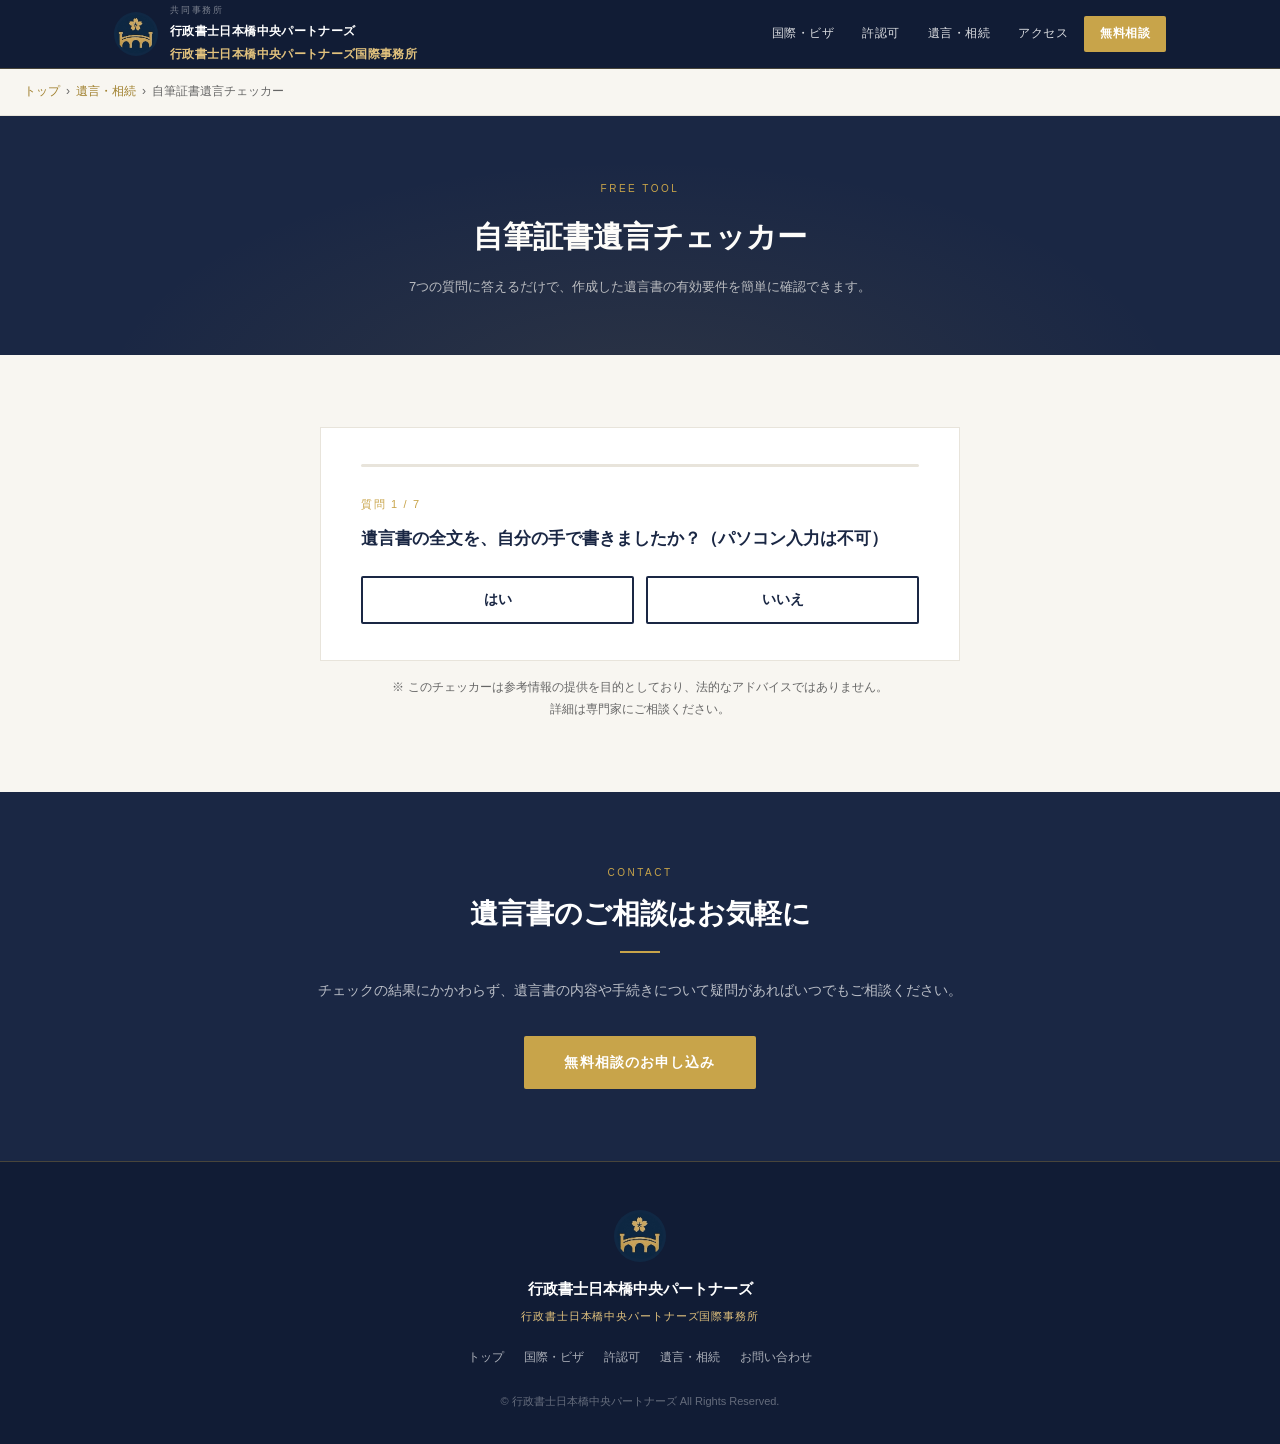
==== commit 32368e80: "Add files via upload" ====
--- a/checker.html
+++ b/checker.html
@@ -16,6 +16,7 @@
     <a href="index.html" class="header-brand">
       <img src="images/logo.jpg" alt="ロゴ" class="header-logo">
       <div class="header-text">
+        <span class="label">共同事務所</span>
         <span class="line1">行政書士日本橋中央パートナーズ</span>
         <span class="line2">行政書士日本橋中央パートナーズ国際事務所</span>
       </div>
--- a/style.css
+++ b/style.css
@@ -1,52 +1,65 @@
-@import url('https://fonts.googleapis.com/css2?family=Noto+Serif+JP:wght@400;500;700&family=Noto+Sans+JP:wght@300;400;500;700&display=swap');
-
-/* ===== TOKENS ===== */
+/* ===========================
+   行政書士日本橋中央パートナーズ
+   共通スタイル
+=========================== */
+
 :root {
-  --navy:       #1B2D5B;
-  --navy-dark:  #0F1A38;
-  --navy-mid:   #243670;
-  --gold:       #C5973A;
-  --gold-light: #E8C87A;
-  --gold-faint: #F5EDD8;
-  --cream:      #F8F5EF;
-  --white:      #FFFFFF;
-  --text:       #2C2C2C;
-  --text-mid:   #555555;
-  --text-light: #888888;
-  --border:     #DDD5C0;
-  --serif:      'Noto Serif JP', serif;
-  --sans:       'Noto Sans JP', sans-serif;
-}
-
-/* ===== RESET ===== */
-*, *::before, *::after { margin: 0; padding: 0; box-sizing: border-box; }
+  --navy:       #1a2744;
+  --navy-dark:  #111c35;
+  --navy-light: #243258;
+  --navy-mid:   #1e2f50;
+  --gold:       #c8a44a;
+  --gold-light: #e2c27d;
+  --gold-dark:  #a0802e;
+  --white:      #ffffff;
+  --cream:      #f8f6f1;
+  --text:       #2a2a2a;
+  --text-light: #666666;
+  --border:     rgba(200,164,74,0.3);
+  --serif: "游明朝", "YuMincho", "Noto Serif JP", "Times New Roman", serif;
+  --sans:  "游ゴシック", "YuGothic", "Noto Sans JP", "Helvetica Neue", sans-serif;
+}
+
+*, *::before, *::after { box-sizing: border-box; margin: 0; padding: 0; }
+
 html { scroll-behavior: smooth; }
-body { font-family: var(--sans); color: var(--text); line-height: 1.85; background: var(--white); }
+
+body {
+  font-family: var(--sans);
+  color: var(--text);
+  background: var(--white);
+  font-size: 15px;
+  line-height: 1.8;
+  -webkit-font-smoothing: antialiased;
+}
+
 img { max-width: 100%; display: block; }
-a { color: inherit; }
+a { color: inherit; text-decoration: none; }
 
 /* ===== HEADER ===== */
 .site-header {
   background: var(--navy-dark);
+  border-bottom: 1px solid var(--border);
   position: sticky;
   top: 0;
-  z-index: 200;
-  box-shadow: 0 2px 16px rgba(0,0,0,0.35);
+  z-index: 100;
 }
 .header-inner {
-  max-width: 1080px;
+  max-width: 1100px;
   margin: 0 auto;
-  padding: 0 32px;
-  height: 72px;
+  padding: 0 24px;
+  height: 68px;
   display: flex;
   align-items: center;
   justify-content: space-between;
+  gap: 20px;
 }
 .header-brand {
   display: flex;
   align-items: center;
-  gap: 14px;
+  gap: 12px;
   text-decoration: none;
+  flex-shrink: 0;
 }
 .header-logo {
   width: 44px;
@@ -54,48 +67,64 @@
   border-radius: 50%;
   object-fit: cover;
   flex-shrink: 0;
-  border: 2px solid var(--gold);
-  background-color: var(--navy-dark);
-}
-.header-text { line-height: 1.3; }
-.header-text strong {
-  display: block;
-  font-family: var(--serif);
-  font-size: 14px;
+}
+.header-text {
+  display: flex;
+  flex-direction: column;
+  gap: 2px;
+}
+.header-text .label {
+  font-size: 9px;
+  letter-spacing: 0.2em;
+  color: rgba(255,255,255,0.45);
+  text-transform: none;
+}
+.header-text .line1 {
+  font-family: var(--serif);
+  font-size: 12px;
+  font-weight: 700;
   color: var(--white);
   letter-spacing: 0.03em;
-}
-.header-text span {
-  font-size: 10px;
+  white-space: nowrap;
+}
+.header-text .line2 {
+  font-family: var(--serif);
+  font-size: 12px;
+  font-weight: 700;
   color: var(--gold-light);
-  letter-spacing: 0.12em;
-}
-.site-nav { display: flex; gap: 28px; align-items: center; }
+  letter-spacing: 0.03em;
+  white-space: nowrap;
+}
+.site-nav {
+  display: flex;
+  align-items: center;
+  gap: 4px;
+}
 .site-nav a {
+  color: rgba(255,255,255,0.85);
   font-size: 12px;
-  color: rgba(255,255,255,0.78);
-  text-decoration: none;
-  letter-spacing: 0.06em;
+  letter-spacing: 0.04em;
+  padding: 6px 12px;
   transition: color 0.2s;
+  white-space: nowrap;
 }
 .site-nav a:hover { color: var(--gold-light); }
-.nav-cta {
+.site-nav a.nav-cta {
   background: var(--gold);
-  color: var(--white) !important;
-  padding: 8px 20px;
-  font-weight: 700 !important;
-  transition: background 0.2s !important;
-}
-.nav-cta:hover { background: #D4A848 !important; color: var(--white) !important; }
-
-/* Hamburger */
+  color: var(--white);
+  font-weight: 700;
+  padding: 7px 16px;
+  border-radius: 2px;
+  transition: background 0.2s;
+}
+.site-nav a.nav-cta:hover { background: var(--gold-dark); }
 .nav-toggle {
   display: none;
+  flex-direction: column;
+  gap: 5px;
   background: none;
   border: none;
   cursor: pointer;
-  flex-direction: column;
-  gap: 5px;
   padding: 4px;
 }
 .nav-toggle span {
@@ -103,511 +132,306 @@
   width: 24px;
   height: 2px;
   background: var(--white);
-  transition: all 0.3s;
+  border-radius: 2px;
 }
 .mobile-nav {
   display: none;
-  background: var(--navy);
-  padding: 16px 24px 24px;
-}
+  flex-direction: column;
+  background: var(--navy-dark);
+  border-top: 1px solid var(--border);
+}
+.mobile-nav.open { display: flex; }
 .mobile-nav a {
-  display: block;
   color: rgba(255,255,255,0.85);
-  text-decoration: none;
   font-size: 14px;
-  padding: 12px 0;
-  border-bottom: 1px solid rgba(255,255,255,0.1);
-  letter-spacing: 0.05em;
-}
-.mobile-nav.open { display: block; }
-
-/* ===== GOLD DIVIDER ===== */
-.gold-rule { width: 48px; height: 2px; background: var(--gold); margin: 14px 0 20px; }
-.gold-rule.center { margin: 14px auto 20px; }
-
-/* ===== BREADCRUMB ===== */
-.breadcrumb {
-  background: var(--cream);
-  padding: 10px 32px;
-  font-size: 11px;
-  color: var(--text-light);
-  letter-spacing: 0.04em;
-}
-.breadcrumb a { color: var(--text-light); text-decoration: none; }
-.breadcrumb a:hover { color: var(--gold); }
-.breadcrumb span { margin: 0 6px; }
-
-/* ===== HERO (top) ===== */
+  padding: 14px 24px;
+  border-bottom: 1px solid rgba(255,255,255,0.07);
+  transition: color 0.2s;
+}
+.mobile-nav a:hover { color: var(--gold-light); }
+
+/* ===== HERO (top page) ===== */
 .hero {
   background: var(--navy);
-  padding: 96px 32px 80px;
   text-align: center;
+  padding: 80px 24px 72px;
   position: relative;
   overflow: hidden;
 }
 .hero::before {
   content: '';
-  position: absolute; inset: 0;
-  background: radial-gradient(ellipse 80% 60% at 50% 0%, rgba(197,151,58,0.12) 0%, transparent 65%);
+  position: absolute;
+  inset: 0;
+  background: radial-gradient(ellipse at 50% 100%, rgba(200,164,74,0.08) 0%, transparent 70%);
   pointer-events: none;
 }
 .hero-logo {
-  width: 96px; height: 96px;
-  border-radius: 50%;
-  margin: 0 auto 28px;
+  width: 80px;
+  height: 80px;
+  border-radius: 8px;
+  margin: 0 auto 24px;
   object-fit: cover;
-  border: 3px solid var(--gold);
-  background-color: var(--navy-dark);
-  overflow: hidden;
+  border: 2px solid var(--border);
 }
 .hero-catch {
   font-family: var(--serif);
-  font-size: 30px;
-  color: var(--white);
-  font-weight: 700;
-  line-height: 1.65;
-  margin-bottom: 18px;
+  font-size: clamp(22px, 4vw, 34px);
+  color: var(--white);
+  font-weight: 700;
+  line-height: 1.55;
+  margin-bottom: 20px;
   letter-spacing: 0.04em;
 }
 .hero-sub {
+  color: rgba(255,255,255,0.72);
   font-size: 14px;
-  color: rgba(255,255,255,0.68);
-  margin-bottom: 44px;
   line-height: 1.9;
-  letter-spacing: 0.05em;
+  margin-bottom: 36px;
+  max-width: 560px;
+  margin-left: auto;
+  margin-right: auto;
 }
 .btn-primary {
   display: inline-block;
   background: var(--gold);
   color: var(--white);
-  font-size: 13px;
-  font-weight: 700;
-  padding: 14px 44px;
-  text-decoration: none;
-  letter-spacing: 0.1em;
-  transition: background 0.2s, transform 0.15s;
-}
-.btn-primary:hover { background: #D4A848; transform: translateY(-1px); }
-
-/* ===== PAGE HERO (sub pages) ===== */
-.page-hero {
-  background: var(--navy);
-  padding: 64px 32px 56px;
-  text-align: center;
-}
-.page-hero-label {
-  font-size: 11px;
-  letter-spacing: 0.25em;
-  color: var(--gold-light);
-  margin-bottom: 12px;
-  text-transform: uppercase;
-}
-.page-hero-title {
-  font-family: var(--serif);
-  font-size: 28px;
-  color: var(--white);
-  font-weight: 700;
-  line-height: 1.5;
-}
-.page-hero-sub {
-  font-size: 13px;
-  color: rgba(255,255,255,0.65);
-  margin-top: 12px;
-  letter-spacing: 0.05em;
-}
+  font-size: 14px;
+  font-weight: 700;
+  letter-spacing: 0.08em;
+  padding: 14px 40px;
+  border-radius: 2px;
+  transition: background 0.2s, transform 0.1s;
+}
+.btn-primary:hover { background: var(--gold-dark); transform: translateY(-1px); }
 
 /* ===== SECTIONS ===== */
-.section { padding: 80px 32px; }
+.section { padding: 72px 24px; }
+.section.bg-navy { background: var(--navy); }
+.section.bg-navy-mid { background: var(--navy-mid); }
 .section.bg-cream { background: var(--cream); }
-.section.bg-navy { background: var(--navy); }
-.section-inner { max-width: 1000px; margin: 0 auto; }
+.section-inner { max-width: 960px; margin: 0 auto; }
 .section-label {
   font-size: 10px;
   letter-spacing: 0.25em;
   color: var(--gold);
   text-transform: uppercase;
-  font-weight: 700;
+  margin-bottom: 12px;
 }
 .section-title {
   font-family: var(--serif);
-  font-size: 26px;
+  font-size: clamp(20px, 3vw, 28px);
+  font-weight: 700;
   color: var(--navy);
-  font-weight: 700;
-  margin-top: 6px;
-  line-height: 1.5;
-}
-.section.bg-navy .section-title { color: var(--white); }
-.section.bg-navy .gold-rule { background: var(--gold); }
+  margin-bottom: 16px;
+  line-height: 1.45;
+}
+.section.bg-navy .section-title,
+.section.bg-navy-mid .section-title { color: var(--white); }
+.section.bg-navy,
+.section.bg-navy-mid { color: rgba(255,255,255,0.85); }
 .section-lead {
+  color: var(--text-light);
   font-size: 14px;
-  color: var(--text-mid);
-  margin-top: 16px;
   line-height: 1.9;
   max-width: 680px;
-}
-
-/* ===== OFFICE CARDS ===== */
+  margin-bottom: 48px;
+}
+.section.bg-navy .section-lead,
+.section.bg-navy-mid .section-lead { color: rgba(255,255,255,0.7); }
+.gold-rule {
+  width: 40px;
+  height: 2px;
+  background: var(--gold);
+  margin-bottom: 32px;
+}
+
+/* ===== OFFICE CARDS (top page) ===== */
 .offices-grid {
   display: grid;
   grid-template-columns: 1fr 1fr;
-  gap: 28px;
-  margin-top: 44px;
+  gap: 24px;
 }
 .office-card {
-  background: var(--navy);
-  padding: 44px 36px;
-  text-decoration: none;
+  background: var(--navy-light);
+  border: 1px solid var(--border);
+  padding: 36px 32px;
   display: block;
+  transition: border-color 0.2s, transform 0.15s;
   position: relative;
-  overflow: hidden;
-  transition: transform 0.22s, box-shadow 0.22s;
 }
 .office-card::after {
   content: '';
   position: absolute;
-  bottom: 0; left: 0; right: 0;
-  height: 3px;
+  bottom: 0;
+  left: 0;
+  right: 0;
+  height: 2px;
   background: var(--gold);
-}
-.office-card:hover { transform: translateY(-5px); box-shadow: 0 16px 48px rgba(15,26,56,0.3); }
-.office-card-tag {
+  transform: scaleX(0);
+  transition: transform 0.2s;
+}
+.office-card:hover { transform: translateY(-2px); border-color: var(--gold); }
+.office-card:hover::after { transform: scaleX(1); }
+.office-label {
   font-size: 10px;
-  letter-spacing: 0.22em;
+  letter-spacing: 0.25em;
+  color: var(--gold);
+  text-transform: uppercase;
+  margin-bottom: 16px;
+}
+.office-name {
+  font-family: var(--serif);
+  font-size: 22px;
+  color: var(--white);
+  font-weight: 700;
+  margin-bottom: 6px;
+  line-height: 1.4;
+}
+.office-charge {
+  font-size: 13px;
   color: var(--gold-light);
-  text-transform: uppercase;
-  margin-bottom: 14px;
-}
-.office-card-name {
-  font-family: var(--serif);
-  font-size: 19px;
-  color: var(--white);
-  font-weight: 700;
-  line-height: 1.55;
-  margin-bottom: 16px;
-}
-.office-card-desc {
-  font-size: 12px;
-  color: rgba(255,255,255,0.65);
+  margin-bottom: 18px;
+}
+.office-desc {
+  font-size: 13px;
+  color: rgba(255,255,255,0.7);
   line-height: 1.85;
   margin-bottom: 24px;
 }
-.office-card-more {
-  font-size: 12px;
+.office-link {
+  font-size: 13px;
   color: var(--gold-light);
-  letter-spacing: 0.08em;
-}
-.office-card-more::after { content: ' →'; }
+  font-weight: 700;
+  letter-spacing: 0.04em;
+}
 
 /* ===== FEATURES ===== */
 .features-grid {
   display: grid;
   grid-template-columns: repeat(3, 1fr);
-  gap: 28px;
-  margin-top: 44px;
+  gap: 20px;
 }
 .feature-item {
-  padding: 36px 28px;
   background: var(--white);
-  border-top: 3px solid var(--gold);
-  box-shadow: 0 2px 12px rgba(0,0,0,0.05);
+  border: 1px solid #e8e4db;
+  padding: 28px 24px;
 }
 .feature-num {
-  font-size: 24px;
-  font-family: var(--serif);
+  font-family: var(--serif);
+  font-size: 32px;
   color: var(--gold);
   font-weight: 700;
+  margin-bottom: 12px;
+  line-height: 1;
+}
+.feature-title {
+  font-weight: 700;
+  font-size: 14px;
   margin-bottom: 10px;
-  opacity: 0.6;
-}
-.feature-title {
-  font-family: var(--serif);
-  font-size: 17px;
   color: var(--navy);
-  font-weight: 700;
-  margin-bottom: 14px;
-}
-.feature-text { font-size: 13px; color: var(--text-mid); line-height: 1.9; }
+}
+.feature-desc { font-size: 13px; color: var(--text-light); line-height: 1.8; }
 
 /* ===== VOICES ===== */
 .voices-grid {
   display: grid;
   grid-template-columns: 1fr 1fr;
-  gap: 22px;
-  margin-top: 44px;
-}
-.voice-card {
+  gap: 20px;
+}
+.voice-item {
   background: var(--white);
-  padding: 28px 28px 22px;
-  border-left: 4px solid var(--gold);
-  box-shadow: 0 2px 10px rgba(0,0,0,0.05);
-}
-.voice-quote-mark {
-  font-family: Georgia, serif;
-  font-size: 40px;
-  color: var(--gold);
-  line-height: 0.8;
-  margin-bottom: 10px;
-  opacity: 0.5;
-}
-.voice-text { font-size: 13px; line-height: 1.9; color: var(--text); margin-bottom: 14px; }
-.voice-from { font-size: 11px; color: var(--text-light); text-align: right; letter-spacing: 0.05em; }
-
-/* ===== PROFILE ===== */
-.profile-box {
-  background: var(--white);
-  padding: 48px;
-  border-top: 4px solid var(--gold);
-  margin-top: 44px;
-  box-shadow: 0 2px 16px rgba(0,0,0,0.06);
-}
-.profile-inner {
+  border-left: 3px solid var(--gold);
+  padding: 24px 24px 24px 28px;
+}
+.voice-quote {
+  font-size: 13px;
+  color: var(--text);
+  line-height: 1.85;
+  margin-bottom: 12px;
+}
+.voice-meta { font-size: 11px; color: var(--text-light); }
+
+/* ===== CHECKER BANNER ===== */
+.checker-banner {
+  background: var(--navy-mid);
+  border: 1px solid var(--border);
+  padding: 36px 40px;
   display: flex;
-  gap: 36px;
-  align-items: flex-start;
-}
-.profile-photo {
-  width: 130px;
-  height: 130px;
-  border-radius: 50%;
-  object-fit: cover;
-  flex-shrink: 0;
-  border: 3px solid var(--gold);
-}
-.profile-content { flex: 1; }
-.profile-name {
-  font-family: var(--serif);
-  font-size: 22px;
-  color: var(--navy);
-  font-weight: 700;
-  margin-bottom: 4px;
-}
-.profile-ruby { font-size: 12px; color: var(--text-light); margin-bottom: 6px; }
-.profile-num { font-size: 11px; color: var(--text-light); margin-bottom: 16px; }
-.profile-badge {
-  display: inline-block;
-  background: var(--gold-faint);
-  color: var(--navy);
-  font-size: 11px;
-  font-weight: 700;
-  padding: 4px 12px;
-  margin: 0 4px 8px 0;
-  letter-spacing: 0.04em;
-}
-.profile-text {
-  font-size: 13px;
-  line-height: 1.95;
-  color: var(--text);
-  margin-top: 20px;
-  white-space: pre-line;
-}
-.profile-text strong { color: var(--navy); }
-.profile-message {
-  margin-top: 24px;
-  padding: 20px 24px;
-  background: var(--gold-faint);
-  border-left: 3px solid var(--gold);
-  font-size: 13px;
-  line-height: 1.9;
-  color: var(--text);
-  font-style: italic;
-}
-
-/* ===== SERVICES ===== */
-.service-list { margin-top: 44px; }
-.service-item {
-  padding: 40px 0;
-  border-bottom: 1px solid var(--border);
-}
-.service-item:first-child { border-top: 1px solid var(--border); }
-.service-num {
+  align-items: center;
+  justify-content: space-between;
+  gap: 24px;
+  flex-wrap: wrap;
+}
+.checker-banner-label {
   font-size: 10px;
   letter-spacing: 0.2em;
   color: var(--gold);
-  font-weight: 700;
   margin-bottom: 8px;
 }
-.service-title {
+.checker-banner-title {
   font-family: var(--serif);
   font-size: 20px;
-  color: var(--navy);
-  font-weight: 700;
-  margin-bottom: 16px;
-  line-height: 1.5;
-}
-.service-text { font-size: 13px; color: var(--text-mid); line-height: 1.9; }
-.service-checks {
-  margin-top: 16px;
-  display: flex;
-  flex-direction: column;
-  gap: 6px;
-}
-.service-checks li {
-  list-style: none;
-  font-size: 13px;
-  color: var(--text);
-  padding-left: 1.5em;
-  position: relative;
-}
-.service-checks li::before {
-  content: '✓';
-  position: absolute;
-  left: 0;
-  color: var(--gold);
-  font-weight: 700;
-}
-.service-detail-grid {
-  margin-top: 24px;
-  display: grid;
-  grid-template-columns: repeat(auto-fill, minmax(190px, 1fr));
-  gap: 18px;
-}
-.service-detail-box {
-  background: var(--cream);
-  padding: 16px 18px;
-}
-.service-detail-box h4 {
-  font-size: 11px;
-  font-weight: 700;
-  color: var(--navy);
-  padding-bottom: 6px;
+  color: var(--white);
+  font-weight: 700;
   margin-bottom: 8px;
-  border-bottom: 1px solid var(--gold);
-  letter-spacing: 0.05em;
-}
-.service-detail-box ul { list-style: none; }
-.service-detail-box li {
-  font-size: 12px;
-  color: var(--text-mid);
-  line-height: 2;
-  padding-left: 1em;
-  position: relative;
-}
-.service-detail-box li::before { content: '・'; position: absolute; left: 0; color: var(--gold); }
-
-/* ===== NEWS ===== */
-.news-item {
-  background: var(--white);
-  border: 1px solid var(--border);
-  border-left: 4px solid var(--navy);
-  padding: 28px 32px;
-  margin-top: 28px;
-}
-.news-date { font-size: 11px; color: var(--text-light); margin-bottom: 6px; letter-spacing: 0.06em; }
-.news-title {
-  font-family: var(--serif);
-  font-size: 15px;
-  color: var(--navy);
-  font-weight: 700;
-  margin-bottom: 14px;
-  line-height: 1.5;
-}
-.news-body { font-size: 13px; color: var(--text-mid); line-height: 1.9; }
-.news-body h4 { color: var(--navy); margin: 16px 0 8px; font-size: 13px; }
-.news-body ul { list-style: disc; padding-left: 1.5em; margin: 8px 0; }
-.news-body li { margin-bottom: 4px; }
-details summary {
-  cursor: pointer;
-  font-size: 13px;
-  color: var(--gold);
-  font-weight: 700;
-  margin-top: 16px;
-  letter-spacing: 0.04em;
-}
-details[open] summary { margin-bottom: 16px; }
-.news-detail { font-size: 13px; color: var(--text-mid); line-height: 1.9; }
-.news-detail p { margin-bottom: 12px; }
-
-/* ===== FEES ===== */
-.fee-box {
-  background: var(--white);
-  border: 1px solid var(--border);
-  padding: 40px 44px;
-  margin-top: 44px;
+}
+.checker-banner-desc { font-size: 13px; color: rgba(255,255,255,0.7); }
+.btn-checker {
+  display: inline-block;
+  background: var(--gold);
+  color: var(--white);
+  font-size: 13px;
+  font-weight: 700;
+  padding: 13px 32px;
+  border-radius: 2px;
+  white-space: nowrap;
+  flex-shrink: 0;
+  transition: background 0.2s;
+}
+.btn-checker:hover { background: var(--gold-dark); }
+
+/* ===== FACEBOOK ===== */
+.fb-box {
   text-align: center;
 }
-.fee-price {
-  font-family: var(--serif);
-  font-size: 36px;
-  color: var(--navy);
-  font-weight: 700;
-  margin: 16px 0 8px;
-}
-.fee-price small { font-size: 16px; color: var(--text-mid); }
-.fee-note {
-  font-size: 13px;
-  color: var(--text-mid);
-  line-height: 1.9;
-  max-width: 580px;
-  margin: 16px auto 0;
-}
-.fee-highlight {
-  display: inline-block;
-  background: var(--gold-faint);
-  color: var(--navy);
-  font-size: 13px;
-  font-weight: 700;
-  padding: 8px 20px;
-  margin-top: 16px;
-}
-
-/* ===== FACEBOOK ===== */
-.facebook-wrap {
-  margin-top: 44px;
-  display: flex;
-  flex-direction: column;
-  align-items: center;
-  gap: 20px;
-}
-.fb-link {
-  display: inline-flex;
-  align-items: center;
-  gap: 10px;
-  background: #1877F2;
-  color: var(--white);
-  text-decoration: none;
-  padding: 12px 28px;
-  font-size: 14px;
-  font-weight: 700;
-  transition: background 0.2s;
-}
-.fb-link:hover { background: #1056b3; }
-.fb-icon { font-size: 18px; }
-.fb-note { font-size: 12px; color: var(--text-light); }
+.fb-box iframe { margin: 0 auto; max-width: 100%; }
 
 /* ===== ACCESS ===== */
 .access-grid {
   display: grid;
   grid-template-columns: 1fr 1fr;
-  gap: 60px;
-  margin-top: 44px;
+  gap: 48px;
   align-items: start;
-}
-.access-dl dt {
-  font-size: 10px;
-  letter-spacing: 0.18em;
-  color: var(--gold-light);
-  text-transform: uppercase;
-  margin-top: 20px;
-  margin-bottom: 4px;
-  font-weight: 700;
-}
-.access-dl dd {
-  font-size: 14px;
-  color: rgba(255,255,255,0.88);
-  line-height: 1.75;
 }
 .access-map iframe {
   width: 100%;
-  height: 280px;
-  border: none;
-  filter: grayscale(20%) contrast(1.05);
-}
-
-/* ===== CONTACT FORM ===== */
+  height: 300px;
+  border: 0;
+}
+.access-info { }
+.access-address {
+  font-size: 14px;
+  line-height: 1.9;
+  color: var(--text);
+  margin-bottom: 24px;
+}
+.access-dl { }
+.access-dl dt {
+  font-size: 11px;
+  letter-spacing: 0.1em;
+  color: var(--gold-dark);
+  font-weight: 700;
+  margin-top: 16px;
+  margin-bottom: 4px;
+}
+.access-dl dd { font-size: 13px; color: var(--text); line-height: 1.8; }
+
+/* ===== CONTACT ===== */
 .contact-form {
-  background: var(--white);
-  padding: 44px;
-  margin-top: 44px;
+  background: var(--cream);
+  padding: 40px;
+  max-width: 620px;
+  margin: 0 auto;
 }
 .form-row { margin-bottom: 20px; }
 .form-row label {
@@ -616,105 +440,423 @@
   font-weight: 700;
   color: var(--navy);
   margin-bottom: 6px;
-  letter-spacing: 0.06em;
-}
-.form-row label .req {
-  color: var(--gold);
-  margin-left: 4px;
+  letter-spacing: 0.05em;
+}
+.form-row input,
+.form-row select,
+.form-row textarea {
+  width: 100%;
+  background: var(--white);
+  border: 1px solid #d8d3c8;
+  border-radius: 2px;
+  padding: 10px 14px;
+  font-size: 14px;
+  font-family: var(--sans);
+  color: var(--text);
+  transition: border-color 0.2s;
+  outline: none;
+}
+.form-row input:focus,
+.form-row select:focus,
+.form-row textarea:focus { border-color: var(--gold); }
+.form-row textarea { min-height: 120px; resize: vertical; }
+.req {
+  display: inline-block;
+  background: var(--gold);
+  color: var(--white);
   font-size: 10px;
-}
-.form-row input,
-.form-row textarea,
-.form-row select {
-  width: 100%;
-  padding: 12px 14px;
-  border: 1px solid var(--border);
-  font-family: var(--sans);
-  font-size: 14px;
-  color: var(--text);
-  background: var(--cream);
-  outline: none;
-  transition: border-color 0.2s;
-}
-.form-row input:focus,
-.form-row textarea:focus { border-color: var(--gold); background: var(--white); }
-.form-row textarea { height: 140px; resize: vertical; }
+  padding: 1px 6px;
+  border-radius: 2px;
+  margin-left: 6px;
+  vertical-align: middle;
+}
 .form-submit {
-  display: block;
   width: 100%;
   background: var(--navy);
   color: var(--white);
+  font-size: 14px;
+  font-weight: 700;
+  letter-spacing: 0.08em;
+  padding: 14px;
   border: none;
-  padding: 16px;
-  font-family: var(--sans);
-  font-size: 14px;
-  font-weight: 700;
-  letter-spacing: 0.1em;
+  border-radius: 2px;
   cursor: pointer;
   transition: background 0.2s;
-  margin-top: 8px;
-}
-.form-submit:hover { background: var(--navy-mid); }
-.form-note { font-size: 11px; color: var(--text-light); margin-top: 12px; line-height: 1.7; }
+}
+.form-submit:hover { background: var(--navy-light); }
+.form-note {
+  font-size: 11px;
+  color: var(--text-light);
+  margin-top: 12px;
+  text-align: center;
+}
 
 /* ===== FOOTER ===== */
 .site-footer {
   background: var(--navy-dark);
-  padding: 48px 32px 32px;
+  border-top: 1px solid var(--border);
+  padding: 48px 24px 32px;
   text-align: center;
 }
 .footer-logo {
-  width: 52px; height: 52px;
+  width: 52px;
+  height: 52px;
   border-radius: 50%;
   object-fit: cover;
-  margin: 0 auto 16px;
-  border: 2px solid var(--gold);
-  background-color: var(--navy-dark);
+  margin: 0 auto 14px;
 }
 .footer-name {
   font-family: var(--serif);
-  font-size: 14px;
-  color: var(--white);
-  margin-bottom: 16px;
-}
-.footer-nav { margin-bottom: 24px; }
+  font-size: 15px;
+  color: var(--white);
+  font-weight: 700;
+  margin-bottom: 4px;
+}
+.footer-name-sub {
+  font-size: 11px;
+  color: var(--gold-light);
+  letter-spacing: 0.08em;
+  margin-bottom: 20px;
+}
+.footer-nav {
+  display: flex;
+  justify-content: center;
+  flex-wrap: wrap;
+  gap: 20px;
+  margin-bottom: 24px;
+}
 .footer-nav a {
   font-size: 12px;
-  color: rgba(255,255,255,0.55);
-  text-decoration: none;
-  margin: 0 14px;
-  letter-spacing: 0.06em;
+  color: rgba(255,255,255,0.65);
+  transition: color 0.2s;
 }
 .footer-nav a:hover { color: var(--gold-light); }
 .footer-copy {
   font-size: 11px;
   color: rgba(255,255,255,0.35);
-  letter-spacing: 0.06em;
+}
+
+/* ===== BREADCRUMB ===== */
+.breadcrumb {
+  background: var(--cream);
+  padding: 12px 24px;
+  font-size: 12px;
+  color: var(--text-light);
+  max-width: 100%;
+  border-bottom: 1px solid #e8e4db;
+}
+.breadcrumb a { color: var(--gold-dark); }
+.breadcrumb span { margin: 0 6px; }
+
+/* ===== PAGE HERO ===== */
+.page-hero {
+  background: var(--navy);
+  padding: 64px 24px 56px;
+  text-align: center;
+  position: relative;
+  overflow: hidden;
+}
+.page-hero::before {
+  content: '';
+  position: absolute;
+  inset: 0;
+  background: radial-gradient(ellipse at 50% 120%, rgba(200,164,74,0.1) 0%, transparent 60%);
+  pointer-events: none;
+}
+.page-hero-label {
+  font-size: 10px;
+  letter-spacing: 0.25em;
+  color: var(--gold);
+  text-transform: uppercase;
+  margin-bottom: 16px;
+}
+.page-hero-title {
+  font-family: var(--serif);
+  font-size: clamp(20px, 3.5vw, 30px);
+  color: var(--white);
+  font-weight: 700;
+  line-height: 1.5;
+  margin-bottom: 16px;
+}
+.page-hero-sub {
+  font-size: 13px;
+  color: rgba(255,255,255,0.7);
+  line-height: 1.9;
+  max-width: 560px;
+  margin: 0 auto;
+}
+
+/* ===== PROFILE ===== */
+.profile-box {
+  background: var(--white);
+  border: 1px solid #e8e4db;
+  padding: 40px;
+  max-width: 760px;
+}
+.profile-photo {
+  width: 120px;
+  height: 120px;
+  border-radius: 50%;
+  object-fit: cover;
+  border: 3px solid var(--gold);
+  margin-bottom: 16px;
+}
+.profile-role {
+  font-size: 11px;
+  letter-spacing: 0.15em;
+  color: var(--gold-dark);
+  font-weight: 700;
+  margin-bottom: 8px;
+  text-transform: uppercase;
+}
+.profile-name {
+  font-family: var(--serif);
+  font-size: 28px;
+  font-weight: 700;
+  color: var(--navy);
+  margin-bottom: 4px;
+}
+.profile-ruby {
+  font-size: 12px;
+  color: var(--text-light);
+  margin-bottom: 12px;
+  letter-spacing: 0.08em;
+}
+.profile-num {
+  font-size: 12px;
+  color: var(--text-light);
+  margin-bottom: 16px;
+}
+.profile-badge {
+  display: inline-block;
+  border: 1px solid var(--gold);
+  color: var(--gold-dark);
+  font-size: 11px;
+  padding: 3px 10px;
+  border-radius: 2px;
+  margin: 0 4px 8px 0;
+  letter-spacing: 0.03em;
+}
+.profile-text {
+  font-size: 13px;
+  color: var(--text);
+  line-height: 1.95;
+  margin-top: 20px;
+  white-space: pre-wrap;
+  border-top: 1px solid #e8e4db;
+  padding-top: 20px;
+}
+.profile-message {
+  font-size: 13px;
+  color: var(--text-light);
+  line-height: 1.9;
+  margin-top: 20px;
+  padding: 20px;
+  background: var(--cream);
+  border-left: 3px solid var(--gold);
+  font-style: italic;
+}
+
+/* ===== SERVICE LIST ===== */
+.service-list { display: flex; flex-direction: column; gap: 40px; }
+.service-block { }
+.service-block-title {
+  font-family: var(--serif);
+  font-size: 18px;
+  font-weight: 700;
+  color: var(--navy);
+  margin-bottom: 4px;
+  padding-bottom: 10px;
+  border-bottom: 1px solid var(--border);
+}
+.service-block-en {
+  font-size: 10px;
+  letter-spacing: 0.2em;
+  color: var(--gold);
+  margin-bottom: 14px;
+  display: block;
+}
+.service-block-body {
+  font-size: 13px;
+  color: var(--text);
+  line-height: 1.9;
+  margin-bottom: 16px;
+}
+.service-items {
+  display: flex;
+  flex-wrap: wrap;
+  gap: 8px;
+}
+.service-tag {
+  background: var(--cream);
+  border: 1px solid #e8e4db;
+  font-size: 12px;
+  color: var(--text);
+  padding: 5px 12px;
+  border-radius: 2px;
+}
+
+/* ===== SERVICE DETAIL (tabs) ===== */
+.tab-nav {
+  display: flex;
+  flex-wrap: wrap;
+  gap: 4px;
+  margin-bottom: 32px;
+  border-bottom: 2px solid var(--border);
+  padding-bottom: 0;
+}
+.tab-btn {
+  background: none;
+  border: none;
+  border-bottom: 2px solid transparent;
+  margin-bottom: -2px;
+  padding: 10px 16px;
+  font-size: 13px;
+  color: var(--text-light);
+  cursor: pointer;
+  font-family: var(--sans);
+  transition: color 0.2s;
+  white-space: nowrap;
+}
+.tab-btn:hover { color: var(--navy); }
+.tab-btn.active {
+  color: var(--gold-dark);
+  border-bottom-color: var(--gold);
+  font-weight: 700;
+}
+.tab-panel { display: none; }
+.tab-panel.active { display: block; }
+
+/* ===== FEE BOX ===== */
+.fee-box {
+  background: var(--cream);
+  border: 1px solid #e8e4db;
+  padding: 36px 40px;
+}
+.fee-table {
+  width: 100%;
+  border-collapse: collapse;
+  font-size: 13px;
+}
+.fee-table th {
+  background: var(--navy);
+  color: var(--white);
+  padding: 10px 14px;
+  text-align: left;
+  font-size: 11px;
+  letter-spacing: 0.05em;
+  font-weight: 700;
+}
+.fee-table td {
+  padding: 10px 14px;
+  border-bottom: 1px solid #e8e4db;
+  color: var(--text);
+  line-height: 1.7;
+}
+.fee-table tr:nth-child(even) td { background: #f0ede6; }
+.fee-note {
+  font-size: 11px;
+  color: var(--text-light);
+  margin-top: 12px;
+  line-height: 1.8;
+}
+
+/* ===== CHECKER PAGE ===== */
+.checker-wrap {
+  max-width: 640px;
+  margin: 0 auto;
+}
+.checker-step {
+  background: var(--white);
+  border: 1px solid #e8e4db;
+  padding: 36px 40px;
+}
+.checker-q {
+  font-family: var(--serif);
+  font-size: 17px;
+  font-weight: 700;
+  color: var(--navy);
+  margin-bottom: 24px;
+  line-height: 1.6;
+}
+.checker-qnum {
+  font-size: 11px;
+  letter-spacing: 0.15em;
+  color: var(--gold);
+  display: block;
+  margin-bottom: 10px;
+}
+.checker-btns {
+  display: flex;
+  gap: 12px;
+}
+.checker-btn {
+  flex: 1;
+  padding: 13px;
+  border: 2px solid var(--navy);
+  background: none;
+  font-size: 14px;
+  font-weight: 700;
+  cursor: pointer;
+  font-family: var(--sans);
+  color: var(--navy);
+  transition: all 0.2s;
+  border-radius: 2px;
+}
+.checker-btn:hover,
+.checker-btn.yes { background: var(--navy); color: var(--white); }
+.checker-btn.no { background: var(--cream); border-color: #ccc; color: var(--text); }
+.checker-result {
+  padding: 32px;
+  text-align: center;
+}
+.result-ok { color: #1a7a4a; }
+.result-ng { color: #b83232; }
+.result-title {
+  font-family: var(--serif);
+  font-size: 22px;
+  font-weight: 700;
+  margin-bottom: 16px;
+}
+.result-text { font-size: 14px; line-height: 1.85; color: var(--text); }
+.progress-bar {
+  height: 3px;
+  background: #e8e4db;
+  border-radius: 2px;
+  margin-bottom: 28px;
+  overflow: hidden;
+}
+.progress-fill {
+  height: 100%;
+  background: var(--gold);
+  transition: width 0.3s;
 }
 
 /* ===== RESPONSIVE ===== */
 @media (max-width: 768px) {
-  .header-inner { padding: 0 20px; }
   .site-nav { display: none; }
   .nav-toggle { display: flex; }
-  .section { padding: 56px 20px; }
-  .hero { padding: 64px 20px 56px; }
-  .hero-catch { font-size: 22px; }
+
+  .header-text .line1 { font-size: 11px; }
+  .header-text .line2 { font-size: 9px; }
+
+  .hero { padding: 56px 20px 48px; }
+
   .offices-grid { grid-template-columns: 1fr; }
   .features-grid { grid-template-columns: 1fr; }
   .voices-grid { grid-template-columns: 1fr; }
-  .access-grid { grid-template-columns: 1fr; gap: 36px; }
+  .access-grid { grid-template-columns: 1fr; gap: 32px; }
+
+  .office-card { padding: 28px 24px; }
   .profile-box { padding: 28px 20px; }
   .contact-form { padding: 28px 20px; }
   .fee-box { padding: 28px 20px; }
-  .fee-price { font-size: 28px; }
-  .breadcrumb { padding: 10px 20px; }
-  .service-detail-grid { grid-template-columns: 1fr 1fr; }
+  .checker-step { padding: 28px 20px; }
+
   .page-hero { padding: 48px 20px 40px; }
-  .page-hero-title { font-size: 22px; }
-}
-
-@media (max-width: 600px) {
-  .profile-inner { flex-direction: column; align-items: center; }
-  .profile-photo { width: 110px; height: 110px; }
-}
+  .tab-btn { font-size: 12px; padding: 8px 12px; }
+
+  .checker-banner { padding: 28px 24px; }
+
+  .service-detail-grid { grid-template-columns: 1fr; }
+}
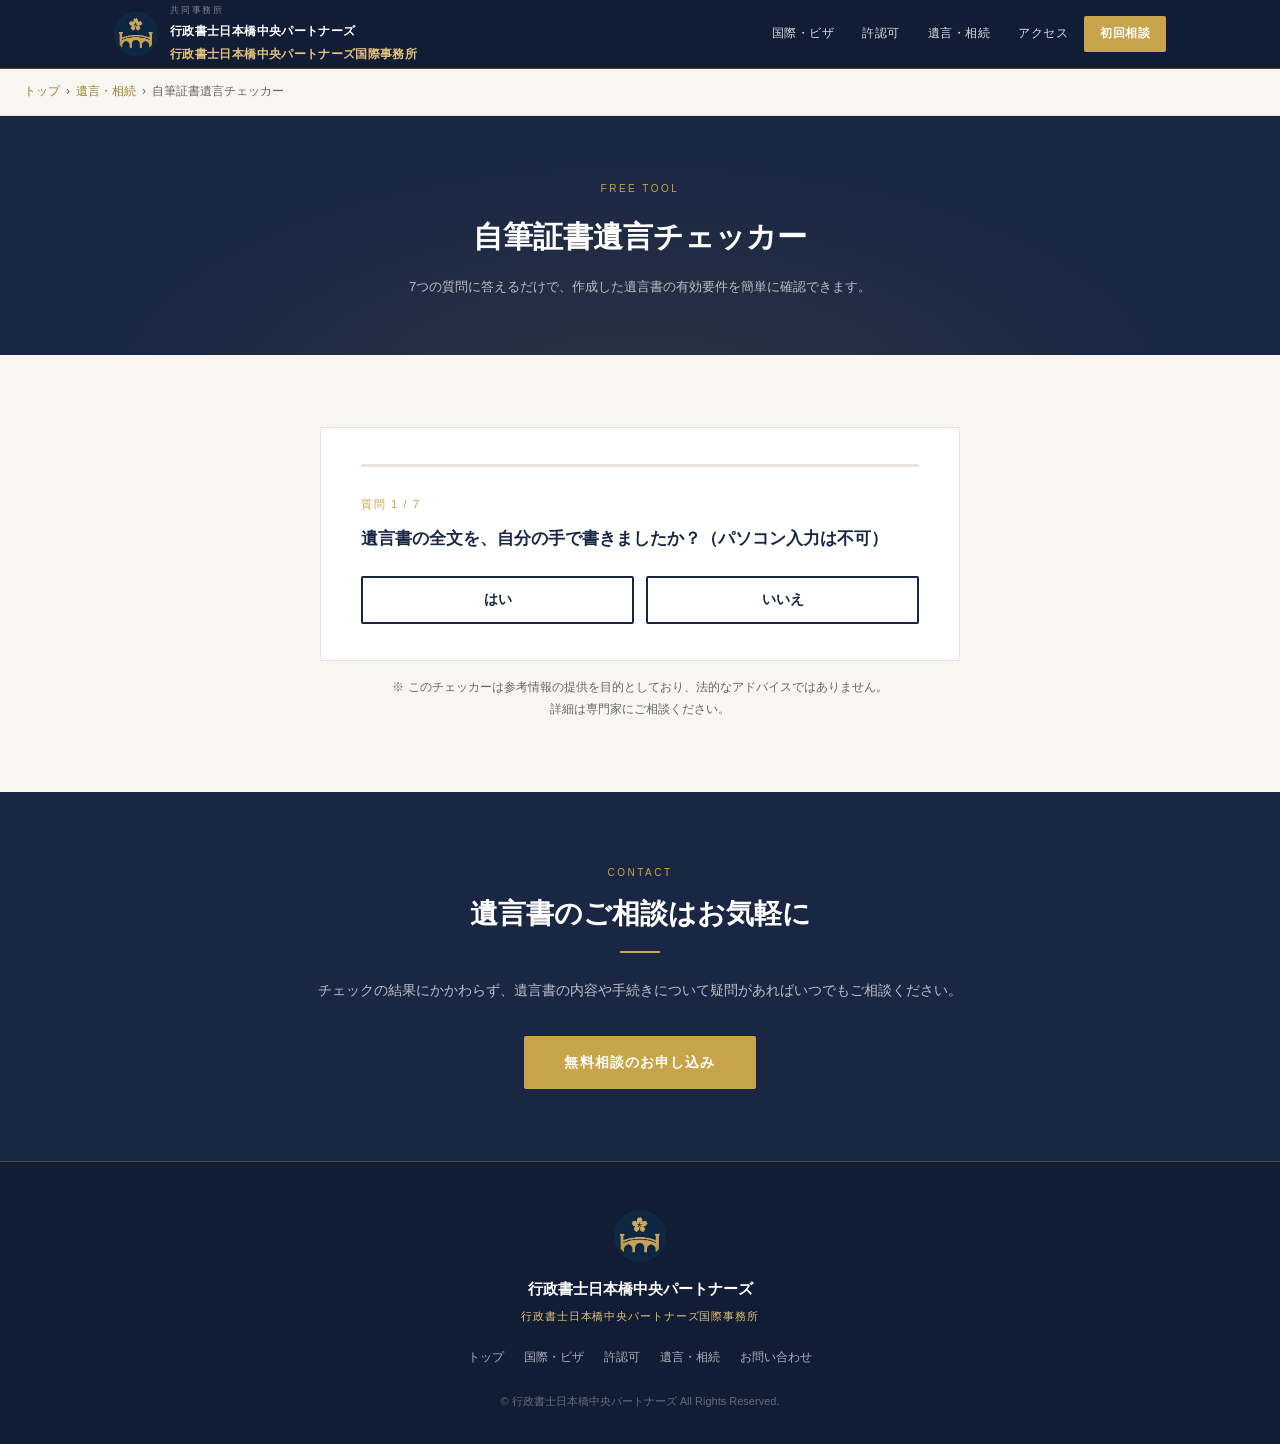
==== commit d42a326a: "Add files via upload" ====
--- a/checker.html
+++ b/checker.html
@@ -26,7 +26,7 @@
       <a href="permits.html">許認可</a>
       <a href="inheritance.html">遺言・相続</a>
       <a href="index.html#access">アクセス</a>
-      <a href="index.html#contact" class="nav-cta">無料相談</a>
+      <a href="index.html#contact" class="nav-cta">初回相談</a>
     </nav>
     <button class="nav-toggle" id="navToggle" aria-label="メニュー">
       <span></span><span></span><span></span>
@@ -37,7 +37,7 @@
     <a href="permits.html">許認可</a>
     <a href="inheritance.html">遺言・相続</a>
     <a href="index.html#access">アクセス</a>
-    <a href="index.html#contact">無料相談</a>
+    <a href="index.html#contact">初回相談</a>
   </nav>
 </header>
 
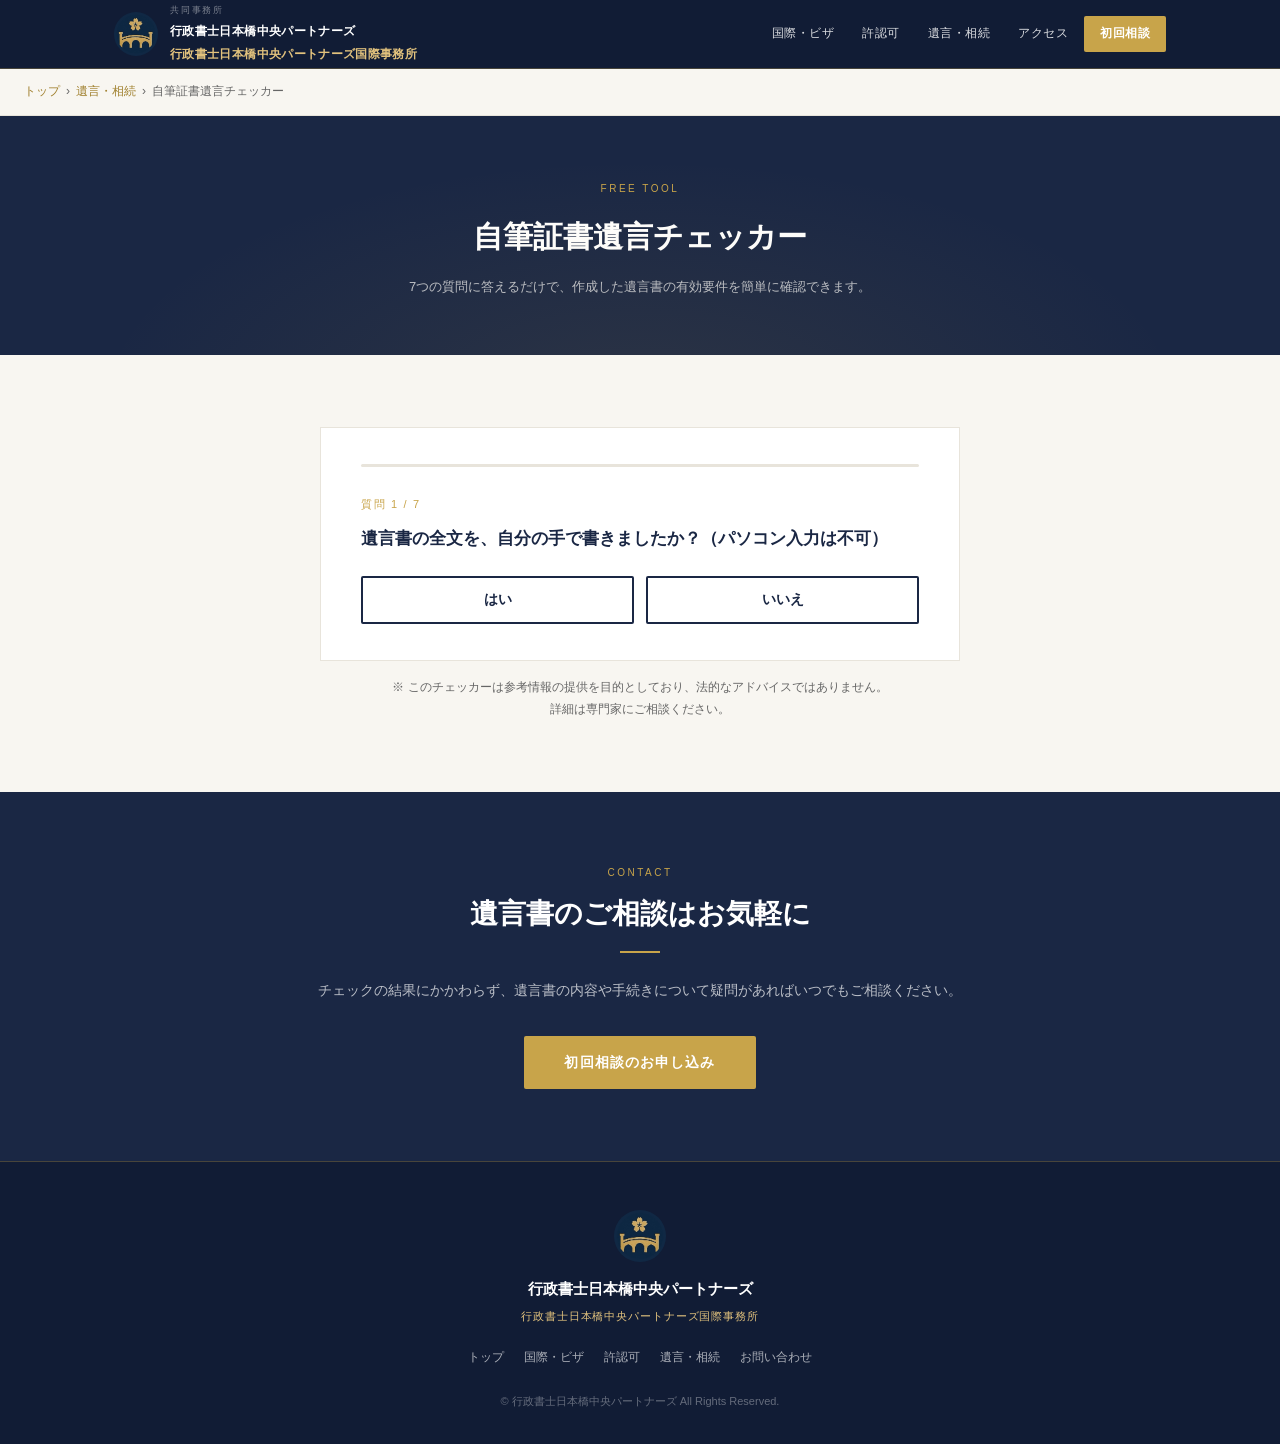
==== commit b9ff18a2: "Add files via upload" ====
--- a/checker.html
+++ b/checker.html
@@ -77,7 +77,7 @@
     <h2 class="section-title">遺言書のご相談はお気軽に</h2>
     <div class="gold-rule" style="margin:0 auto 24px;"></div>
     <p class="section-lead" style="margin:0 auto 32px;text-align:center;">チェックの結果にかかわらず、遺言書の内容や手続きについて疑問があればいつでもご相談ください。</p>
-    <a href="index.html#contact" class="btn-primary">無料相談のお申し込み</a>
+    <a href="index.html#contact" class="btn-primary">初回相談のお申し込み</a>
   </div>
 </section>
 
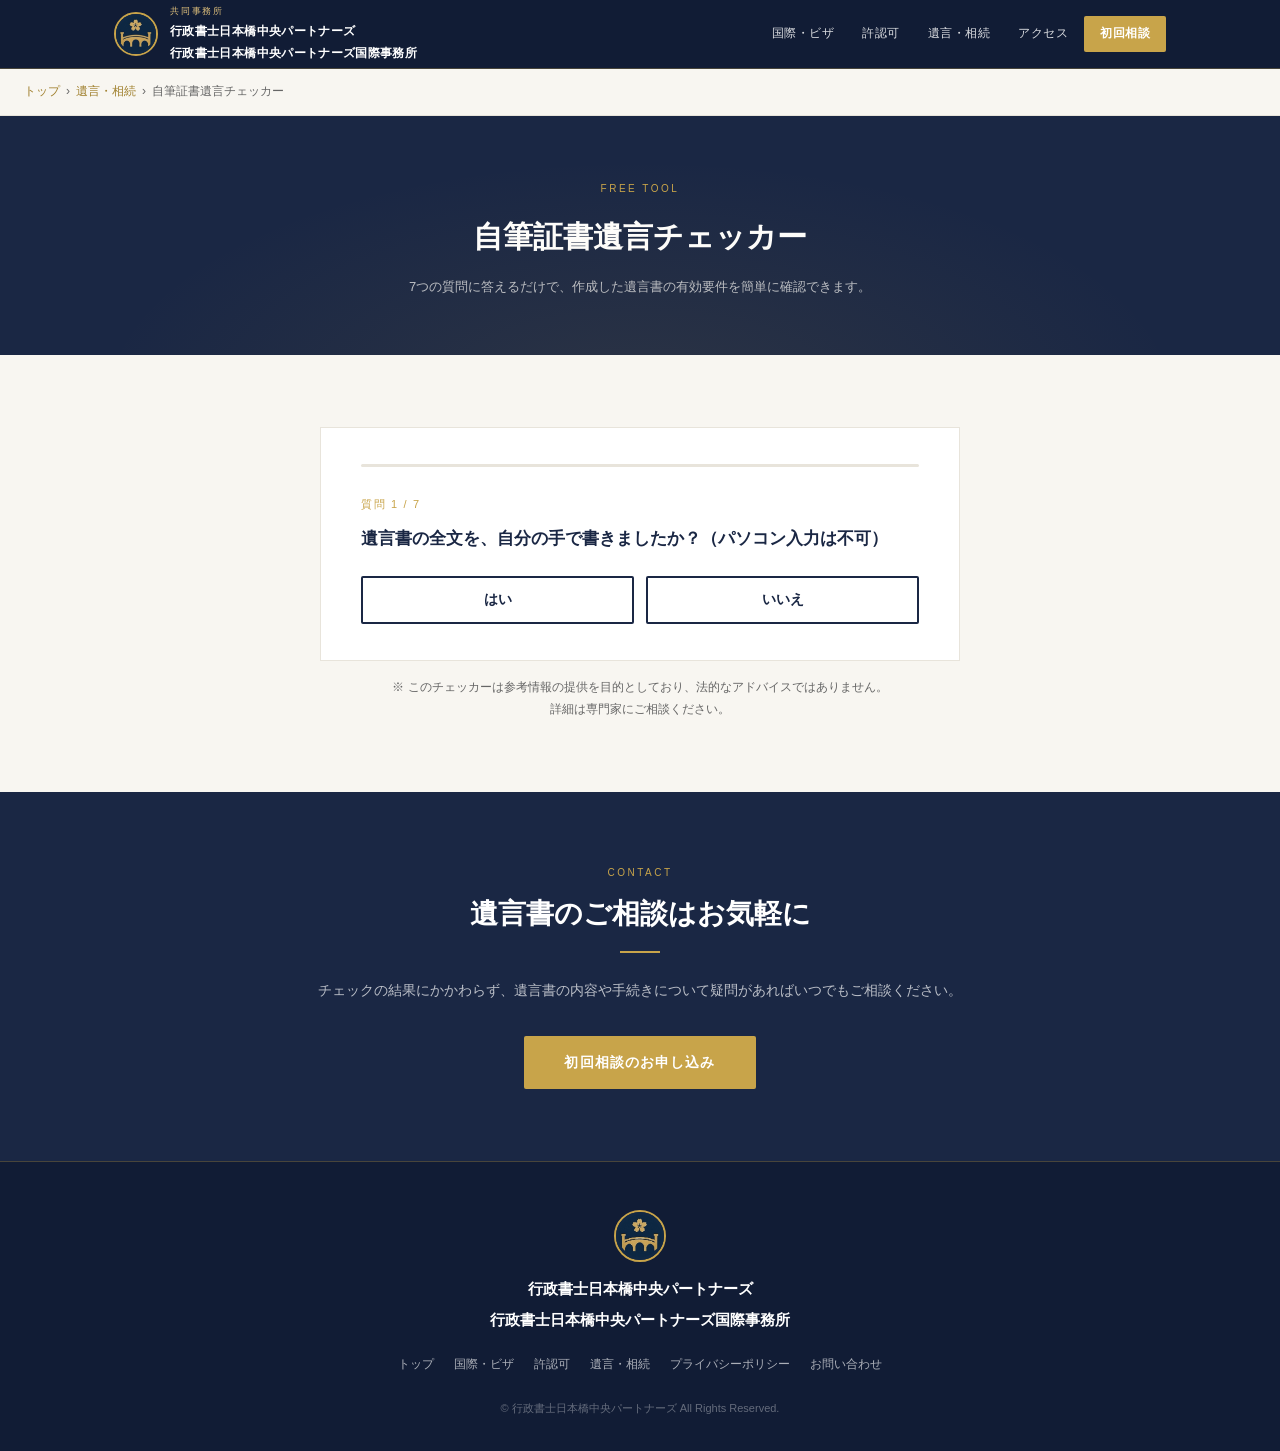
==== commit 4fe635d5: "Add files via upload" ====
--- a/checker.html
+++ b/checker.html
@@ -91,6 +91,7 @@
     <a href="international.html">国際・ビザ</a>
     <a href="permits.html">許認可</a>
     <a href="inheritance.html">遺言・相続</a>
+    <a href="privacy.html">プライバシーポリシー</a>
     <a href="index.html#contact">お問い合わせ</a>
   </nav>
   <p class="footer-copy">&copy; 行政書士日本橋中央パートナーズ All Rights Reserved.</p>
--- a/style.css
+++ b/style.css
@@ -66,18 +66,18 @@
   height: 44px;
   border-radius: 50%;
   object-fit: cover;
+  border: 2px solid var(--gold);
   flex-shrink: 0;
 }
 .header-text {
   display: flex;
   flex-direction: column;
-  gap: 2px;
+  gap: 1px;
 }
 .header-text .label {
   font-size: 9px;
   letter-spacing: 0.2em;
-  color: rgba(255,255,255,0.45);
-  text-transform: none;
+  color: var(--gold-light);
 }
 .header-text .line1 {
   font-family: var(--serif);
@@ -91,7 +91,7 @@
   font-family: var(--serif);
   font-size: 12px;
   font-weight: 700;
-  color: var(--gold-light);
+  color: var(--white);
   letter-spacing: 0.03em;
   white-space: nowrap;
 }
@@ -168,10 +168,10 @@
 .hero-logo {
   width: 80px;
   height: 80px;
-  border-radius: 8px;
+  border-radius: 50%;
   margin: 0 auto 24px;
   object-fit: cover;
-  border: 2px solid var(--border);
+  border: 2px solid var(--gold);
 }
 .hero-catch {
   font-family: var(--serif);
@@ -233,7 +233,7 @@
   color: var(--text-light);
   font-size: 14px;
   line-height: 1.9;
-  max-width: 680px;
+  max-width: 100%;
   margin-bottom: 48px;
 }
 .section.bg-navy .section-lead,
@@ -503,6 +503,7 @@
   height: 52px;
   border-radius: 50%;
   object-fit: cover;
+  border: 2px solid var(--gold);
   margin: 0 auto 14px;
 }
 .footer-name {
@@ -513,9 +514,10 @@
   margin-bottom: 4px;
 }
 .footer-name-sub {
-  font-size: 11px;
-  color: var(--gold-light);
-  letter-spacing: 0.08em;
+  font-family: var(--serif);
+  font-size: 15px;
+  color: var(--white);
+  font-weight: 700;
   margin-bottom: 20px;
 }
 .footer-nav {
@@ -591,7 +593,7 @@
   background: var(--white);
   border: 1px solid #e8e4db;
   padding: 40px;
-  max-width: 760px;
+  max-width: 100%;
 }
 .profile-photo {
   width: 120px;
@@ -761,7 +763,19 @@
   line-height: 1.8;
 }
 
-/* ===== CHECKER PAGE ===== */
+.fb-btn {
+  display: inline-flex;
+  align-items: center;
+  gap: 10px;
+  background: #1877f2;
+  color: var(--white);
+  font-size: 14px;
+  font-weight: 700;
+  padding: 13px 28px;
+  border-radius: 4px;
+  transition: background 0.2s;
+}
+.fb-btn:hover { background: #1464d8; }
 .checker-wrap {
   max-width: 640px;
   margin: 0 auto;
